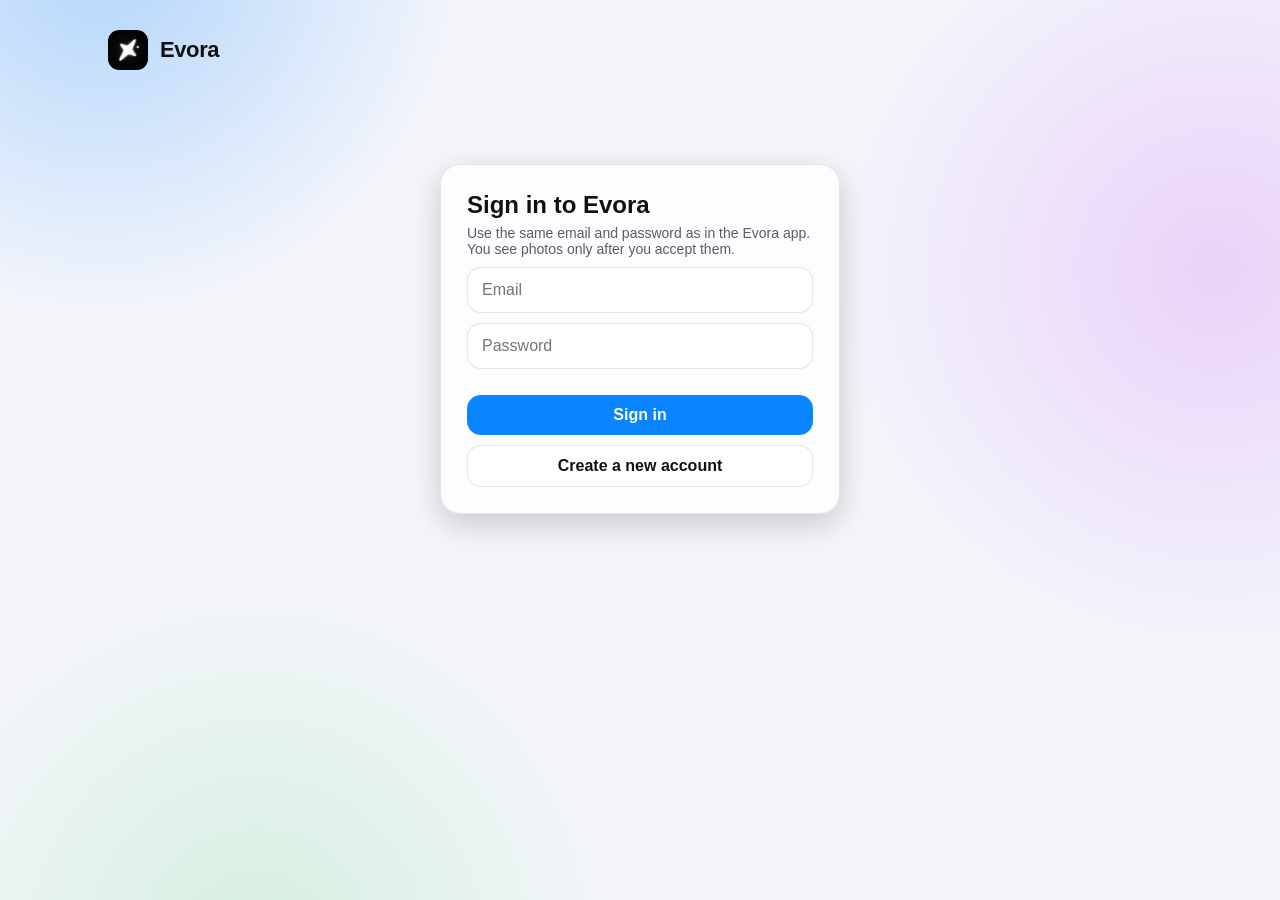
==== index.html @ e680d2f9 "Add files via upload" ====
<!doctype html>
<html lang="en">
<head>
<meta charset="utf-8">
<meta name="viewport" content="width=device-width, initial-scale=1">
<title>Evora</title>
<link rel="icon" href="[data-uri]">
<style>
  :root { --bg:#050507; --ink:#f5f5f7; --dim:#a1a1aa; --card:rgba(255,255,255,.07); --line:rgba(255,255,255,.14); --accent:#0a84ff; --green:#30d158; --red:#ff453a; }
  @media (prefers-color-scheme: light) {
    :root { --bg:#f4f5fa; --ink:#111114; --dim:#5b5b66; --card:rgba(255,255,255,.75); --line:rgba(0,0,0,.1); }
  }
  * { box-sizing: border-box; }
  body { margin:0; min-height:100vh; color:var(--ink); background:var(--bg);
    font-family: Inter, -apple-system, "Segoe UI", Roboto, Helvetica, Arial, sans-serif;
    background-image: radial-gradient(520px 520px at 8% -5%, rgba(10,132,255,.28), transparent 70%),
                      radial-gradient(560px 560px at 95% 30%, rgba(191,90,242,.22), transparent 70%),
                      radial-gradient(520px 520px at 20% 105%, rgba(48,209,88,.16), transparent 70%);
    background-attachment: fixed; }
  .wrap { max-width: 1100px; margin: 0 auto; padding: 20px 18px 80px; }
  header { display:flex; align-items:center; gap:12px; padding:10px 0 22px; }
  header img { width:40px; height:40px; border-radius:11px; }
  header h1 { margin:0; font-size:22px; letter-spacing:-.4px; flex:1; }
  .glass { background:var(--card); border:1px solid var(--line); border-radius:20px;
    backdrop-filter: blur(18px); -webkit-backdrop-filter: blur(18px); box-shadow: 0 10px 30px rgba(0,0,0,.18); }
  .btn { appearance:none; border:0; border-radius:14px; padding:11px 18px; font:inherit; font-weight:600; cursor:pointer;
    background:var(--accent); color:#fff; }
  .btn.ghost { background:var(--card); color:var(--ink); border:1px solid var(--line); }
  .btn.red { background:var(--red); } .btn.green { background:var(--green); color:#04210d; }
  .btn:disabled { opacity:.5; cursor:default; }
  input { width:100%; padding:13px 14px; border-radius:14px; border:1px solid var(--line); background:var(--card); color:var(--ink); font:inherit; margin-top:10px; }
  .login { max-width:400px; margin:8vh auto 0; padding:26px; }
  .login h2 { margin:0 0 6px; font-size:24px; }
  .dim { color:var(--dim); font-size:14px; }
  .err { color:var(--red); margin-top:10px; font-size:14px; }
  .tabs { display:inline-flex; padding:4px; gap:4px; border-radius:16px; margin-bottom:22px; }
  .tabs button { border:0; background:transparent; color:var(--ink); padding:9px 16px; border-radius:12px; font:inherit; font-weight:600; cursor:pointer; }
  .tabs button.on { background:var(--accent); color:#fff; }
  .badge { background:var(--red); color:#fff; border-radius:10px; padding:1px 7px; font-size:12px; margin-left:6px; }
  .sender { margin:26px 0 12px; display:flex; align-items:center; gap:10px; font-weight:700; }
  .av { width:34px; height:34px; border-radius:50%; display:grid; place-items:center; color:#fff; font-weight:700;
    background:linear-gradient(135deg,#0a84ff,#5e5ce6); }
  .grid { display:grid; grid-template-columns:repeat(auto-fill,minmax(240px,1fr)); gap:16px; }
  .card { padding:16px; cursor:pointer; transition: transform .15s; }
  .card:hover { transform: translateY(-2px); }
  .card h3 { margin:0 0 4px; font-size:17px; }
  .row { display:flex; gap:10px; align-items:center; flex-wrap:wrap; }
  .pill { font-size:12px; padding:3px 9px; border-radius:20px; border:1px solid var(--line); color:var(--dim); }
  .pill.ok { color:var(--green); border-color:var(--green); }
  .photos { display:grid; grid-template-columns:repeat(auto-fill,minmax(170px,1fr)); gap:10px; margin-top:16px; }
  .ph { position:relative; aspect-ratio:1; border-radius:14px; overflow:hidden; background:rgba(128,128,128,.18); cursor:zoom-in; }
  .ph img { width:100%; height:100%; object-fit:cover; display:block; opacity:0; transition:opacity .25s; }
  .ph img.in { opacity:1; }
  .ph .dl { position:absolute; right:8px; bottom:8px; width:34px; height:34px; border-radius:50%; border:0; cursor:pointer;
    background:rgba(0,0,0,.6); color:#fff; font-size:16px; }
  .empty { text-align:center; padding:60px 10px; color:var(--dim); }
  #lb { position:fixed; inset:0; background:rgba(0,0,0,.94); display:none; z-index:20; align-items:center; justify-content:center; }
  #lb.on { display:flex; }
  #lb img { max-width:94vw; max-height:86vh; border-radius:8px; }
  #lb .bar { position:absolute; top:0; left:0; right:0; display:flex; gap:10px; align-items:center; padding:14px; color:#fff; }
  #lb .nav { position:absolute; top:50%; transform:translateY(-50%); width:46px; height:46px; border-radius:50%; border:0; background:rgba(255,255,255,.16); color:#fff; font-size:22px; cursor:pointer; }
  #toast { position:fixed; left:50%; bottom:26px; transform:translateX(-50%); background:#111; color:#fff; padding:12px 18px; border-radius:14px; display:none; z-index:30; }
</style>
</head>
<body>
<div class="wrap" id="app"></div>
<div id="lb">
  <div class="bar"><button class="btn ghost" id="lbClose">Close</button><span id="lbCount" style="flex:1"></span><button class="btn" id="lbDl">Download</button></div>
  <button class="nav" id="lbPrev" style="left:16px">&#8249;</button>
  <img id="lbImg" alt="">
  <button class="nav" id="lbNext" style="right:16px">&#8250;</button>
</div>
<div id="toast"></div>

<script>
const SB = 'https://qixnxntmaeeeyetwsgdy.supabase.co', KEY = 'eyJhbGciOiJIUzI1NiIsInR5cCI6IkpXVCJ9.eyJpc3MiOiJzdXBhYmFzZSIsInJlZiI6InFpeG54bnRtYWVlZXlldHdzZ2R5Iiwicm9sZSI6ImFub24iLCJpYXQiOjE3OTMyNzE0ODEsImV4cCI6MjEwODg0NzQ4MX0.FIAPEiucXRikt9PdNtgUc5wCO1TMaCaUTkUfaKbHCeg';
const LOGO = document.querySelector('link[rel=icon]').href;
const $ = (s) => document.querySelector(s);

function el(tag, props, ...kids) {
  const e = document.createElement(tag);
  for (const [k, v] of Object.entries(props || {})) {
    if (k === 'class') e.className = v;
    else if (k === 'text') e.textContent = v;
    else if (k.startsWith('on')) e.addEventListener(k.slice(2), v);
    else e.setAttribute(k, v);
  }
  for (const c of kids.flat()) if (c != null) e.append(c.nodeType ? c : document.createTextNode(c));
  return e;
}
function toast(msg) { const t = $('#toast'); t.textContent = msg; t.style.display = 'block'; clearTimeout(toast.t); toast.t = setTimeout(() => t.style.display = 'none', 3200); }
const nameOf = (email) => { const u = (email || '').split('@')[0] || '?'; return u.charAt(0).toUpperCase() + u.slice(1); };
const safe = (s) => (s || 'photos').replace(/[^\w\- ]+/g, '_');

// ---------- session ----------
let session = JSON.parse(localStorage.getItem('evora_session') || 'null');
function save(s) { session = s; s ? localStorage.setItem('evora_session', JSON.stringify(s)) : localStorage.removeItem('evora_session'); }
async function auth(path, body) {
  const r = await fetch(SB + '/auth/v1/' + path, { method: 'POST', headers: { apikey: KEY, 'Content-Type': 'application/json' }, body: JSON.stringify(body) });
  const j = await r.json().catch(() => ({}));
  if (!r.ok) throw new Error(j.msg || j.error_description || j.message || 'Error ' + r.status);
  return j;
}
function setSession(j) {
  if (!j.access_token) throw new Error('Account created. Confirm your email, then sign in.');
  save({ access: j.access_token, refresh: j.refresh_token, email: (j.user.email || '').toLowerCase(), uid: j.user.id });
}
async function refresh() {
  if (!session) return false;
  try { setSession(await auth('token?grant_type=refresh_token', { refresh_token: session.refresh })); return true; }
  catch (e) { save(null); return false; }
}
async function api(path, opts = {}, retry = true) {
  const r = await fetch(SB + path, { ...opts, headers: { apikey: KEY, Authorization: 'Bearer ' + session.access, ...(opts.headers || {}) } });
  if (r.status === 401 && retry && await refresh()) return api(path, opts, false);
  if (r.status === 401) { save(null); render(); throw new Error('Signed out'); }
  return r;
}

// ---------- data ----------
let shares = [], tab = 'shared', album = null, loading = false;
const incoming = () => shares.filter((s) => s.owner_id !== session.uid);
async function loadShares() {
  loading = true; render();
  try {
    const r = await api('/rest/v1/shares?select=*&order=created_at.desc');
    if (!r.ok) throw new Error((await r.json()).message || 'Could not load shares');
    shares = await r.json();
  } catch (e) { toast(e.message); }
  loading = false; render();
}
async function respond(id, accept) {
  const r = await api('/rest/v1/rpc/respond_share', { method: 'POST', headers: { 'Content-Type': 'application/json' }, body: JSON.stringify({ p_share_id: id, p_accept: accept }) });
  if (!r.ok) toast((await r.json()).message || 'Could not answer'); else toast(accept ? 'Accepted. You can now view the photos.' : 'Declined.');
  await loadShares();
}

// ---------- photos ----------
const blobCache = new Map();
const thumbOf = (p) => p.replace(/\/(\d+)\.jpg$/, '/t$1.jpg');
function fetchBlobUrl(path) {
  if (!blobCache.has(path)) {
    blobCache.set(path, (async () => {
      const r = await api('/storage/v1/object/authenticated/shared/' + path);
      if (!r.ok) throw new Error('missing');
      return URL.createObjectURL(await r.blob());
    })());
  }
  return blobCache.get(path);
}
async function thumbUrl(path) { try { return await fetchBlobUrl(thumbOf(path)); } catch (e) { return fetchBlobUrl(path); } }
async function saveFile(path, name) {
  const r = await api('/storage/v1/object/authenticated/shared/' + path);
  if (!r.ok) { toast('Could not download'); return; }
  const url = URL.createObjectURL(await r.blob());
  const a = el('a', { href: url, download: name }); document.body.append(a); a.click(); a.remove();
  setTimeout(() => URL.revokeObjectURL(url), 4000);
}
function loadScript(src) { return new Promise((res, rej) => { const s = document.createElement('script'); s.src = src; s.onload = res; s.onerror = rej; document.head.append(s); }); }
async function downloadAll(btn) {
  const { share, paths } = album;
  const old = btn.textContent; btn.disabled = true;
  try {
    if (!window.JSZip) await loadScript('https://cdnjs.cloudflare.com/ajax/libs/jszip/3.10.1/jszip.min.js');
    const zip = new JSZip();
    for (let i = 0; i < paths.length; i++) {
      btn.textContent = 'Preparing ' + (i + 1) + ' / ' + paths.length;
      const r = await api('/storage/v1/object/authenticated/shared/' + paths[i]);
      if (r.ok) zip.file(safe(share.title) + '-' + (i + 1) + '.jpg', await r.blob());
    }
    btn.textContent = 'Creating ZIP...';
    const blob = await zip.generateAsync({ type: 'blob', compression: 'STORE' });
    const url = URL.createObjectURL(blob);
    const a = el('a', { href: url, download: safe(share.title) + '.zip' }); document.body.append(a); a.click(); a.remove();
    setTimeout(() => URL.revokeObjectURL(url), 8000);
  } catch (e) { toast('Could not create the ZIP. Try downloading single photos.'); }
  btn.textContent = old; btn.disabled = false;
}

// ---------- lightbox ----------
let lbIndex = 0;
async function openLb(i) {
  lbIndex = (i + album.paths.length) % album.paths.length;
  $('#lb').classList.add('on');
  $('#lbCount').textContent = (lbIndex + 1) + ' / ' + album.paths.length;
  $('#lbDl').style.display = album.share.allow_download ? '' : 'none';
  const img = $('#lbImg'); img.removeAttribute('src');
  const idx = lbIndex;
  try { const u = await fetchBlobUrl(album.paths[idx]); if (idx === lbIndex) img.src = u; } catch (e) { toast('Could not open this photo'); }
}
$('#lbClose').onclick = () => $('#lb').classList.remove('on');
$('#lbPrev').onclick = () => openLb(lbIndex - 1);
$('#lbNext').onclick = () => openLb(lbIndex + 1);
$('#lbDl').onclick = () => saveFile(album.paths[lbIndex], safe(album.share.title) + '-' + (lbIndex + 1) + '.jpg');
document.addEventListener('keydown', (e) => {
  if (!$('#lb').classList.contains('on')) return;
  if (e.key === 'Escape') $('#lb').classList.remove('on');
  if (e.key === 'ArrowLeft') openLb(lbIndex - 1);
  if (e.key === 'ArrowRight') openLb(lbIndex + 1);
});

// ---------- views ----------
const app = $('#app');
function header() {
  return el('header', {},
    el('img', { src: LOGO, alt: '' }), el('h1', { text: 'Evora' }),
    session ? el('span', { class: 'dim', text: session.email }) : null,
    session ? el('button', { class: 'btn ghost', text: 'Refresh', onclick: loadShares }) : null,
    session ? el('button', { class: 'btn ghost', text: 'Sign out', onclick: () => { save(null); shares = []; album = null; render(); } }) : null);
}

function loginView() {
  let create = false;
  const email = el('input', { type: 'email', placeholder: 'Email', autocomplete: 'username' });
  const pass = el('input', { type: 'password', placeholder: 'Password', autocomplete: 'current-password' });
  const err = el('div', { class: 'err' });
  const go = el('button', { class: 'btn', text: 'Sign in', style: 'width:100%;margin-top:16px' });
  const sw = el('button', { class: 'btn ghost', text: 'Create a new account', style: 'width:100%;margin-top:10px' });
  async function submit() {
    err.textContent = ''; go.disabled = true;
    try {
      const body = { email: email.value.trim().toLowerCase(), password: pass.value };
      setSession(await auth(create ? 'signup' : 'token?grant_type=password', body));
      await loadShares();
    } catch (e) { err.textContent = e.message; }
    go.disabled = false;
  }
  go.onclick = submit;
  pass.addEventListener('keydown', (e) => { if (e.key === 'Enter') submit(); });
  sw.onclick = () => { create = !create; go.textContent = create ? 'Create account' : 'Sign in'; sw.textContent = create ? 'I already have an account' : 'Create a new account'; };
  return el('div', { class: 'glass login' },
    el('h2', { text: 'Sign in to Evora' }),
    el('div', { class: 'dim', text: 'Use the same email and password as in the Evora app. You see photos only after you accept them.' }),
    email, pass, err, go, sw);
}

function accessPill(s) { return el('span', { class: 'pill ' + (s.allow_download ? 'ok' : ''), text: s.allow_download ? 'Download allowed' : 'View only' }); }

function requestCard(s) {
  return el('div', { class: 'glass card', style: 'cursor:default' },
    el('div', { class: 'dim', text: nameOf(s.owner_email) + ' (' + s.owner_email + ') wants to share' }),
    el('h3', { text: s.title, style: 'margin-top:6px' }),
    el('div', { class: 'row', style: 'margin:8px 0 14px' }, el('span', { class: 'pill', text: s.item_count + ' photos' }), accessPill(s)),
    el('div', { class: 'row' },
      el('button', { class: 'btn green', text: 'Accept', onclick: () => respond(s.id, true) }),
      el('button', { class: 'btn ghost', text: 'Decline', onclick: () => respond(s.id, false) })));
}

function albumCard(s) {
  return el('div', { class: 'glass card', onclick: () => openAlbum(s) },
    el('h3', { text: s.title }),
    el('div', { class: 'dim', text: new Date(s.created_at).toLocaleString() }),
    el('div', { class: 'row', style: 'margin-top:10px' }, el('span', { class: 'pill', text: s.item_count + ' photos' }), accessPill(s)));
}

async function openAlbum(s) {
  album = { share: s, paths: null }; render();
  try {
    const r = await api('/rest/v1/share_items?share_id=eq.' + s.id + '&select=storage_path&order=position.asc');
    album.paths = r.ok ? (await r.json()).map((x) => x.storage_path) : [];
  } catch (e) { album.paths = []; }
  render();
}

function albumView() {
  const { share, paths } = album;
  const top = el('div', { class: 'row', style: 'margin-bottom:6px' },
    el('button', { class: 'btn ghost', text: 'Back', onclick: () => { album = null; render(); } }),
    el('h2', { text: share.title, style: 'margin:0 8px;flex:1' }));
  if (paths && paths.length && share.allow_download) {
    const b = el('button', { class: 'btn', text: 'Download all (ZIP)' });
    b.onclick = () => downloadAll(b); top.append(b);
  }
  const box = el('div', {}, top,
    el('div', { class: 'dim', text: 'From ' + nameOf(share.owner_email) + '. ' + (share.allow_download ? 'You can download these photos.' : 'View only: the sender did not allow downloads.') }));
  if (!paths) return box.append(el('div', { class: 'empty', text: 'Loading...' })), box;
  if (!paths.length) return box.append(el('div', { class: 'empty', text: 'This album is no longer available.' })), box;
  const grid = el('div', { class: 'photos' });
  const io = new IntersectionObserver((entries) => {
    for (const en of entries) {
      if (!en.isIntersecting) continue;
      io.unobserve(en.target);
      const img = en.target.querySelector('img');
      thumbUrl(en.target.dataset.path).then((u) => { img.src = u; img.onload = () => img.classList.add('in'); }).catch(() => {});
    }
  }, { rootMargin: '300px' });
  paths.forEach((p, i) => {
    const t = el('div', { class: 'ph', 'data-path': p, onclick: () => openLb(i) }, el('img', { alt: '' }));
    if (share.allow_download) t.append(el('button', { class: 'dl', title: 'Download', text: '\u2193', onclick: (e) => { e.stopPropagation(); saveFile(p, safe(share.title) + '-' + (i + 1) + '.jpg'); } }));
    grid.append(t); io.observe(t);
  });
  box.append(grid);
  return box;
}

function listView() {
  const reqs = incoming().filter((s) => s.status === 'pending');
  const acc = incoming().filter((s) => s.status === 'accepted');
  const tabs = el('div', { class: 'glass tabs' },
    el('button', { class: tab === 'shared' ? 'on' : '', text: 'Shared with me', onclick: () => { tab = 'shared'; render(); } }),
    el('button', { class: tab === 'req' ? 'on' : '', onclick: () => { tab = 'req'; render(); } }, 'Requests', reqs.length ? el('span', { class: 'badge', text: reqs.length }) : null));
  const box = el('div', {}, tabs);
  if (loading && !shares.length) return box.append(el('div', { class: 'empty', text: 'Loading...' })), box;
  if (tab === 'req') {
    if (!reqs.length) box.append(el('div', { class: 'empty', text: 'No requests right now.' }));
    else box.append(el('div', { class: 'grid' }, reqs.map(requestCard)));
    return box;
  }
  if (!acc.length) { box.append(el('div', { class: 'empty', text: 'Albums you accept appear here. Check Requests for new ones.' })); return box; }
  const bySender = new Map();
  for (const s of acc) { if (!bySender.has(s.owner_email)) bySender.set(s.owner_email, []); bySender.get(s.owner_email).push(s); }
  for (const [mail, list] of bySender) {
    box.append(el('div', { class: 'sender' }, el('div', { class: 'av', text: nameOf(mail).charAt(0) }), nameOf(mail), el('span', { class: 'dim', text: mail })));
    box.append(el('div', { class: 'grid' }, list.map(albumCard)));
  }
  return box;
}

function render() {
  app.replaceChildren(header(), !session ? loginView() : album ? albumView() : listView());
}

render();
if (session) loadShares();
</script>
</body>
</html>
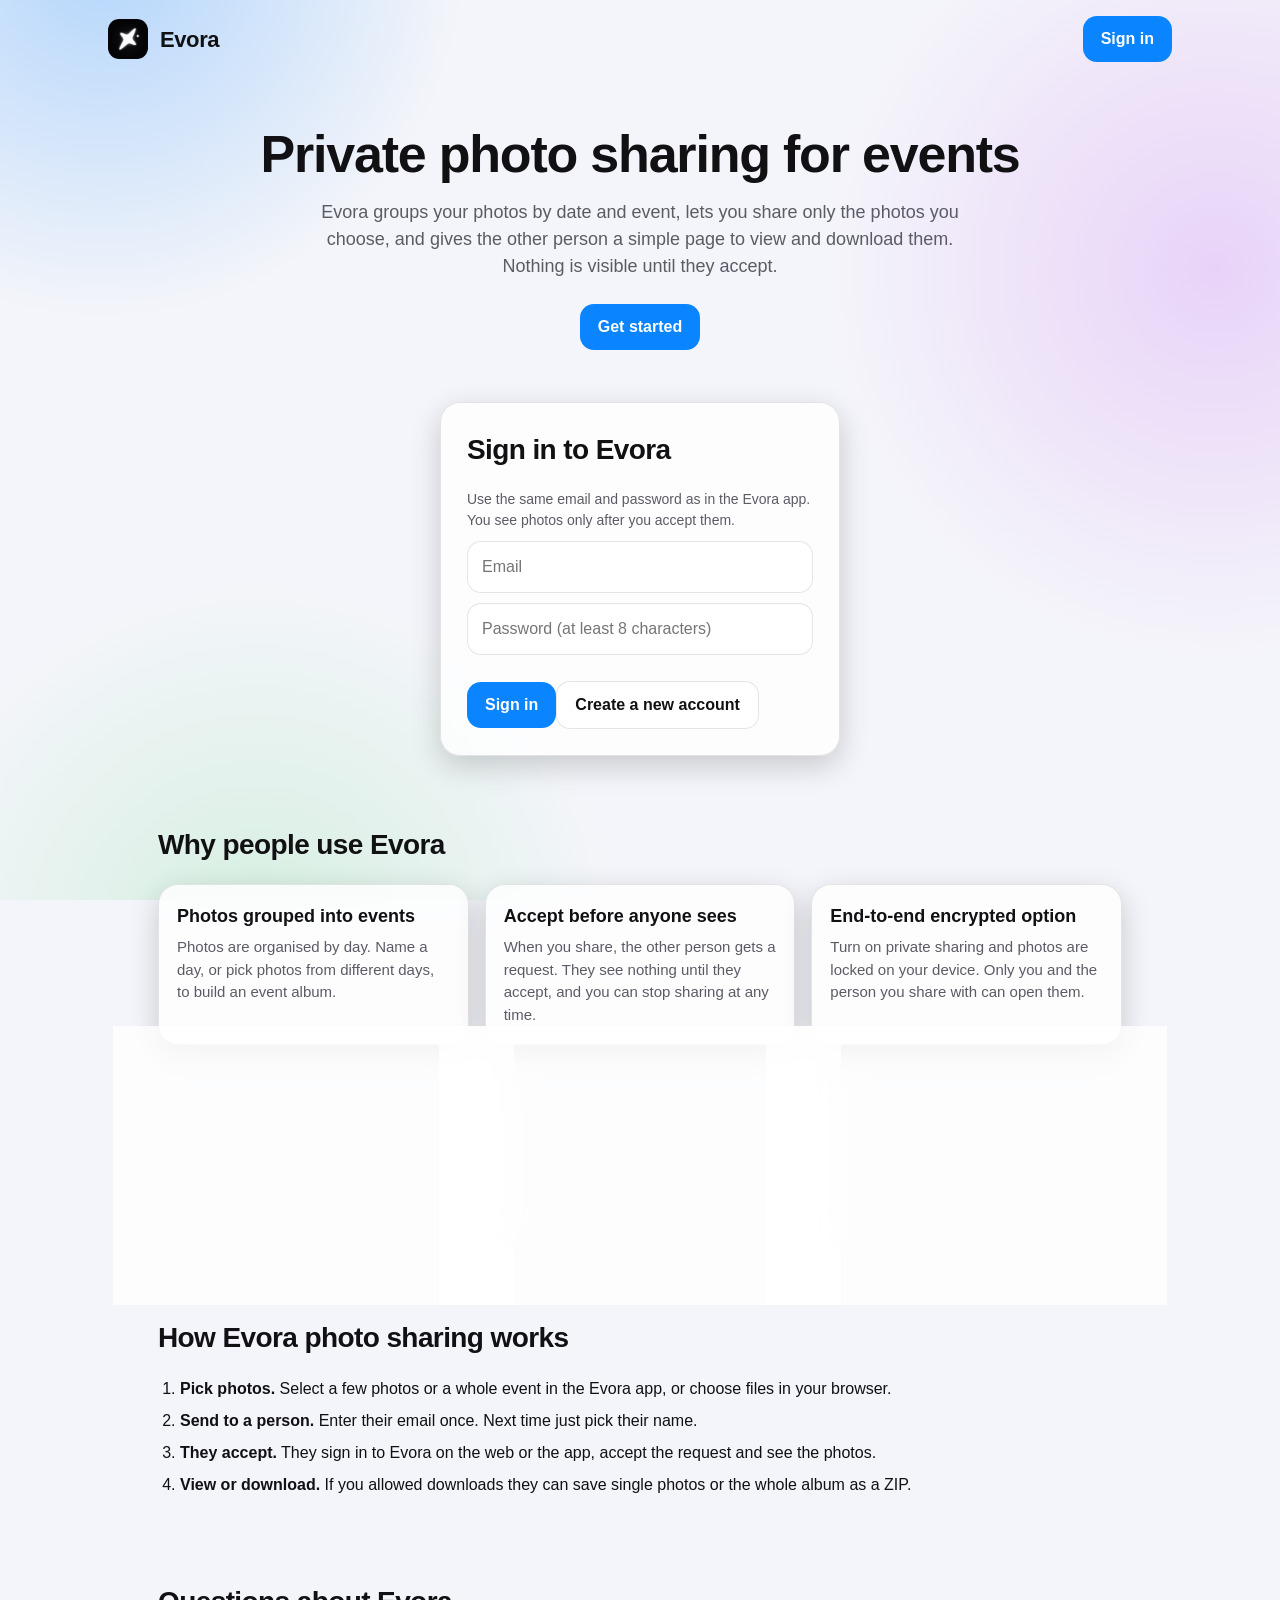
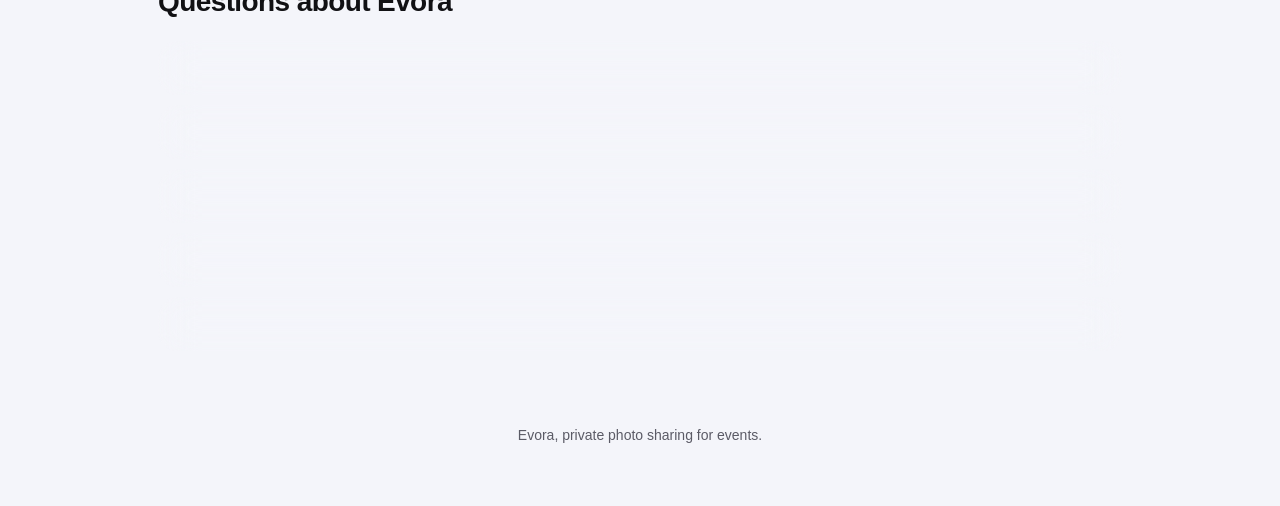
==== commit f07b4e7e: "Add files via upload" ====
--- a/index.html
+++ b/index.html
@@ -3,325 +3,124 @@
 <head>
 <meta charset="utf-8">
 <meta name="viewport" content="width=device-width, initial-scale=1">
-<title>Evora</title>
-<link rel="icon" href="[data-uri]">
-<style>
-  :root { --bg:#050507; --ink:#f5f5f7; --dim:#a1a1aa; --card:rgba(255,255,255,.07); --line:rgba(255,255,255,.14); --accent:#0a84ff; --green:#30d158; --red:#ff453a; }
-  @media (prefers-color-scheme: light) {
-    :root { --bg:#f4f5fa; --ink:#111114; --dim:#5b5b66; --card:rgba(255,255,255,.75); --line:rgba(0,0,0,.1); }
-  }
-  * { box-sizing: border-box; }
-  body { margin:0; min-height:100vh; color:var(--ink); background:var(--bg);
-    font-family: Inter, -apple-system, "Segoe UI", Roboto, Helvetica, Arial, sans-serif;
-    background-image: radial-gradient(520px 520px at 8% -5%, rgba(10,132,255,.28), transparent 70%),
-                      radial-gradient(560px 560px at 95% 30%, rgba(191,90,242,.22), transparent 70%),
-                      radial-gradient(520px 520px at 20% 105%, rgba(48,209,88,.16), transparent 70%);
-    background-attachment: fixed; }
-  .wrap { max-width: 1100px; margin: 0 auto; padding: 20px 18px 80px; }
-  header { display:flex; align-items:center; gap:12px; padding:10px 0 22px; }
-  header img { width:40px; height:40px; border-radius:11px; }
-  header h1 { margin:0; font-size:22px; letter-spacing:-.4px; flex:1; }
-  .glass { background:var(--card); border:1px solid var(--line); border-radius:20px;
-    backdrop-filter: blur(18px); -webkit-backdrop-filter: blur(18px); box-shadow: 0 10px 30px rgba(0,0,0,.18); }
-  .btn { appearance:none; border:0; border-radius:14px; padding:11px 18px; font:inherit; font-weight:600; cursor:pointer;
-    background:var(--accent); color:#fff; }
-  .btn.ghost { background:var(--card); color:var(--ink); border:1px solid var(--line); }
-  .btn.red { background:var(--red); } .btn.green { background:var(--green); color:#04210d; }
-  .btn:disabled { opacity:.5; cursor:default; }
-  input { width:100%; padding:13px 14px; border-radius:14px; border:1px solid var(--line); background:var(--card); color:var(--ink); font:inherit; margin-top:10px; }
-  .login { max-width:400px; margin:8vh auto 0; padding:26px; }
-  .login h2 { margin:0 0 6px; font-size:24px; }
-  .dim { color:var(--dim); font-size:14px; }
-  .err { color:var(--red); margin-top:10px; font-size:14px; }
-  .tabs { display:inline-flex; padding:4px; gap:4px; border-radius:16px; margin-bottom:22px; }
-  .tabs button { border:0; background:transparent; color:var(--ink); padding:9px 16px; border-radius:12px; font:inherit; font-weight:600; cursor:pointer; }
-  .tabs button.on { background:var(--accent); color:#fff; }
-  .badge { background:var(--red); color:#fff; border-radius:10px; padding:1px 7px; font-size:12px; margin-left:6px; }
-  .sender { margin:26px 0 12px; display:flex; align-items:center; gap:10px; font-weight:700; }
-  .av { width:34px; height:34px; border-radius:50%; display:grid; place-items:center; color:#fff; font-weight:700;
-    background:linear-gradient(135deg,#0a84ff,#5e5ce6); }
-  .grid { display:grid; grid-template-columns:repeat(auto-fill,minmax(240px,1fr)); gap:16px; }
-  .card { padding:16px; cursor:pointer; transition: transform .15s; }
-  .card:hover { transform: translateY(-2px); }
-  .card h3 { margin:0 0 4px; font-size:17px; }
-  .row { display:flex; gap:10px; align-items:center; flex-wrap:wrap; }
-  .pill { font-size:12px; padding:3px 9px; border-radius:20px; border:1px solid var(--line); color:var(--dim); }
-  .pill.ok { color:var(--green); border-color:var(--green); }
-  .photos { display:grid; grid-template-columns:repeat(auto-fill,minmax(170px,1fr)); gap:10px; margin-top:16px; }
-  .ph { position:relative; aspect-ratio:1; border-radius:14px; overflow:hidden; background:rgba(128,128,128,.18); cursor:zoom-in; }
-  .ph img { width:100%; height:100%; object-fit:cover; display:block; opacity:0; transition:opacity .25s; }
-  .ph img.in { opacity:1; }
-  .ph .dl { position:absolute; right:8px; bottom:8px; width:34px; height:34px; border-radius:50%; border:0; cursor:pointer;
-    background:rgba(0,0,0,.6); color:#fff; font-size:16px; }
-  .empty { text-align:center; padding:60px 10px; color:var(--dim); }
-  #lb { position:fixed; inset:0; background:rgba(0,0,0,.94); display:none; z-index:20; align-items:center; justify-content:center; }
-  #lb.on { display:flex; }
-  #lb img { max-width:94vw; max-height:86vh; border-radius:8px; }
-  #lb .bar { position:absolute; top:0; left:0; right:0; display:flex; gap:10px; align-items:center; padding:14px; color:#fff; }
-  #lb .nav { position:absolute; top:50%; transform:translateY(-50%); width:46px; height:46px; border-radius:50%; border:0; background:rgba(255,255,255,.16); color:#fff; font-size:22px; cursor:pointer; }
-  #toast { position:fixed; left:50%; bottom:26px; transform:translateX(-50%); background:#111; color:#fff; padding:12px 18px; border-radius:14px; display:none; z-index:30; }
-</style>
+<title>Evora: Private Photo Sharing for Events (Web and Android)</title>
+<meta name="description" content="Evora is a private photo sharing app. Group photos into events, share only what you choose, and let people view or download them from any browser. End-to-end encrypted option.">
+<link rel="canonical" href="https://evora.netlify.app/">
+<meta name="robots" content="index, follow, max-image-preview:large">
+<meta name="theme-color" content="#050507">
+
+<!-- Google Search Console: paste your verification tag here, then remove the comment marks
+<meta name="google-site-verification" content="PASTE-YOUR-CODE-HERE">
+-->
+
+<meta property="og:type" content="website">
+<meta property="og:site_name" content="Evora">
+<meta property="og:title" content="Evora: Private Photo Sharing for Events">
+<meta property="og:description" content="Group photos into events and share only what you choose. View, download and send photos from your browser or your Android phone.">
+<meta property="og:url" content="https://evora.netlify.app/">
+<meta property="og:image" content="https://evora.netlify.app/og.png">
+<meta name="twitter:card" content="summary_large_image">
+<meta name="twitter:title" content="Evora: Private Photo Sharing for Events">
+<meta name="twitter:description" content="Group photos into events and share only what you choose. End-to-end encrypted option.">
+<meta name="twitter:image" content="https://evora.netlify.app/og.png">
+
+<link rel="icon" href="/favicon.ico" sizes="any">
+<link rel="icon" type="image/png" sizes="32x32" href="/favicon-32.png">
+<link rel="apple-touch-icon" href="/apple-touch-icon.png">
+<link rel="manifest" href="/site.webmanifest">
+<link rel="stylesheet" href="/style.css">
+
+<script type="application/ld+json">
+{
+  "@context": "https://schema.org",
+  "@graph": [
+    {
+      "@type": "WebSite",
+      "name": "Evora",
+      "alternateName": "Evora Photo Sharing",
+      "url": "https://evora.netlify.app/"
+    },
+    {
+      "@type": "SoftwareApplication",
+      "name": "Evora",
+      "applicationCategory": "MultimediaApplication",
+      "operatingSystem": "Web, Android",
+      "description": "Private photo sharing app: group photos into events, share selected photos, accept-first sharing and optional end-to-end encryption.",
+      "url": "https://evora.netlify.app/",
+      "image": "https://evora.netlify.app/og.png",
+      "offers": { "@type": "Offer", "price": "0", "priceCurrency": "USD" }
+    }
+  ]
+}
+</script>
 </head>
 <body>
-<div class="wrap" id="app"></div>
+
+<div id="landing">
+  <div class="top">
+    <img src="/icon-192.png" width="40" height="40" alt="Evora logo">
+    <span class="brand">Evora</span>
+    <a class="btn" href="#signin">Sign in</a>
+  </div>
+
+  <main>
+    <section class="hero">
+      <h1>Private photo sharing for events</h1>
+      <p>Evora groups your photos by date and event, lets you share only the photos you choose, and gives the other person a simple page to view and download them. Nothing is visible until they accept.</p>
+      <a class="btn" href="#signin">Get started</a>
+    </section>
+
+    <section class="block" id="signin" aria-label="Sign in">
+      <div id="loginSlot"></div>
+    </section>
+
+    <section class="block" aria-labelledby="why">
+      <h2 id="why">Why people use Evora</h2>
+      <div class="cards">
+        <div class="glass"><h3>Photos grouped into events</h3><p>Photos are organised by day. Name a day, or pick photos from different days, to build an event album.</p></div>
+        <div class="glass"><h3>Accept before anyone sees</h3><p>When you share, the other person gets a request. They see nothing until they accept, and you can stop sharing at any time.</p></div>
+        <div class="glass"><h3>End-to-end encrypted option</h3><p>Turn on private sharing and photos are locked on your device. Only you and the person you share with can open them.</p></div>
+        <div class="glass"><h3>View, download and send in a browser</h3><p>Sign in on any computer to view shared photos, download one photo or a whole ZIP when the sender allows it, and send photos too.</p></div>
+        <div class="glass"><h3>You choose: view only or download</h3><p>Every share has its own setting. View-only shares hide the save button and use a lower-quality copy.</p></div>
+        <div class="glass"><h3>Built for Android</h3><p>The Evora Android app reads your phone gallery, supports pinch zoom, swipe select and sends photos in batches.</p></div>
+      </div>
+    </section>
+
+    <section class="block" aria-labelledby="how">
+      <h2 id="how">How Evora photo sharing works</h2>
+      <ol class="steps">
+        <li><strong>Pick photos.</strong> Select a few photos or a whole event in the Evora app, or choose files in your browser.</li>
+        <li><strong>Send to a person.</strong> Enter their email once. Next time just pick their name.</li>
+        <li><strong>They accept.</strong> They sign in to Evora on the web or the app, accept the request and see the photos.</li>
+        <li><strong>View or download.</strong> If you allowed downloads they can save single photos or the whole album as a ZIP.</li>
+      </ol>
+    </section>
+
+    <section class="block" aria-labelledby="faq">
+      <h2 id="faq">Questions about Evora</h2>
+      <details class="glass"><summary>Is Evora free?</summary><p>Yes, Evora is free to use.</p></details>
+      <details class="glass"><summary>Are my photos private?</summary><p>Photos are shared only with the people you pick. They must accept first and you can stop sharing at any time, which deletes the shared copies. With end-to-end encryption on, only you and the receiver can open the photos, not even the server.</p></details>
+      <details class="glass"><summary>Can people download my photos?</summary><p>Only if you allow it for that share. Anyone who can see a photo on their screen could still capture it, so share view-only photos only with people you trust.</p></details>
+      <details class="glass"><summary>Does Evora work on iPhone?</summary><p>The Evora mobile app is for Android. The website works in any modern browser on a computer, iPhone or Android phone.</p></details>
+      <details class="glass"><summary>Do I need an account?</summary><p>Yes. Create a free account with your email so the right person receives the photos you share.</p></details>
+    </section>
+  </main>
+
+  <footer class="site">Evora, private photo sharing for events.</footer>
+</div>
+
+<div id="app" class="wrap" hidden></div>
+
 <div id="lb">
-  <div class="bar"><button class="btn ghost" id="lbClose">Close</button><span id="lbCount" style="flex:1"></span><button class="btn" id="lbDl">Download</button></div>
-  <button class="nav" id="lbPrev" style="left:16px">&#8249;</button>
+  <div class="bar"><button class="btn ghost" id="lbClose">Close</button><span id="lbCount" class="flex1"></span><button class="btn" id="lbDl">Download</button></div>
+  <button class="nav prev" id="lbPrev" aria-label="Previous">&#8249;</button>
   <img id="lbImg" alt="">
-  <button class="nav" id="lbNext" style="right:16px">&#8250;</button>
+  <button class="nav next" id="lbNext" aria-label="Next">&#8250;</button>
 </div>
-<div id="toast"></div>
+<div id="toast" role="status"></div>
+<noscript><p>Evora needs JavaScript to sign in and show your photos.</p></noscript>
 
-<script>
-const SB = 'https://qixnxntmaeeeyetwsgdy.supabase.co', KEY = 'eyJhbGciOiJIUzI1NiIsInR5cCI6IkpXVCJ9.eyJpc3MiOiJzdXBhYmFzZSIsInJlZiI6InFpeG54bnRtYWVlZXlldHdzZ2R5Iiwicm9sZSI6ImFub24iLCJpYXQiOjE3OTMyNzE0ODEsImV4cCI6MjEwODg0NzQ4MX0.FIAPEiucXRikt9PdNtgUc5wCO1TMaCaUTkUfaKbHCeg';
-const LOGO = document.querySelector('link[rel=icon]').href;
-const $ = (s) => document.querySelector(s);
-
-function el(tag, props, ...kids) {
-  const e = document.createElement(tag);
-  for (const [k, v] of Object.entries(props || {})) {
-    if (k === 'class') e.className = v;
-    else if (k === 'text') e.textContent = v;
-    else if (k.startsWith('on')) e.addEventListener(k.slice(2), v);
-    else e.setAttribute(k, v);
-  }
-  for (const c of kids.flat()) if (c != null) e.append(c.nodeType ? c : document.createTextNode(c));
-  return e;
-}
-function toast(msg) { const t = $('#toast'); t.textContent = msg; t.style.display = 'block'; clearTimeout(toast.t); toast.t = setTimeout(() => t.style.display = 'none', 3200); }
-const nameOf = (email) => { const u = (email || '').split('@')[0] || '?'; return u.charAt(0).toUpperCase() + u.slice(1); };
-const safe = (s) => (s || 'photos').replace(/[^\w\- ]+/g, '_');
-
-// ---------- session ----------
-let session = JSON.parse(localStorage.getItem('evora_session') || 'null');
-function save(s) { session = s; s ? localStorage.setItem('evora_session', JSON.stringify(s)) : localStorage.removeItem('evora_session'); }
-async function auth(path, body) {
-  const r = await fetch(SB + '/auth/v1/' + path, { method: 'POST', headers: { apikey: KEY, 'Content-Type': 'application/json' }, body: JSON.stringify(body) });
-  const j = await r.json().catch(() => ({}));
-  if (!r.ok) throw new Error(j.msg || j.error_description || j.message || 'Error ' + r.status);
-  return j;
-}
-function setSession(j) {
-  if (!j.access_token) throw new Error('Account created. Confirm your email, then sign in.');
-  save({ access: j.access_token, refresh: j.refresh_token, email: (j.user.email || '').toLowerCase(), uid: j.user.id });
-}
-async function refresh() {
-  if (!session) return false;
-  try { setSession(await auth('token?grant_type=refresh_token', { refresh_token: session.refresh })); return true; }
-  catch (e) { save(null); return false; }
-}
-async function api(path, opts = {}, retry = true) {
-  const r = await fetch(SB + path, { ...opts, headers: { apikey: KEY, Authorization: 'Bearer ' + session.access, ...(opts.headers || {}) } });
-  if (r.status === 401 && retry && await refresh()) return api(path, opts, false);
-  if (r.status === 401) { save(null); render(); throw new Error('Signed out'); }
-  return r;
-}
-
-// ---------- data ----------
-let shares = [], tab = 'shared', album = null, loading = false;
-const incoming = () => shares.filter((s) => s.owner_id !== session.uid);
-async function loadShares() {
-  loading = true; render();
-  try {
-    const r = await api('/rest/v1/shares?select=*&order=created_at.desc');
-    if (!r.ok) throw new Error((await r.json()).message || 'Could not load shares');
-    shares = await r.json();
-  } catch (e) { toast(e.message); }
-  loading = false; render();
-}
-async function respond(id, accept) {
-  const r = await api('/rest/v1/rpc/respond_share', { method: 'POST', headers: { 'Content-Type': 'application/json' }, body: JSON.stringify({ p_share_id: id, p_accept: accept }) });
-  if (!r.ok) toast((await r.json()).message || 'Could not answer'); else toast(accept ? 'Accepted. You can now view the photos.' : 'Declined.');
-  await loadShares();
-}
-
-// ---------- photos ----------
-const blobCache = new Map();
-const thumbOf = (p) => p.replace(/\/(\d+)\.jpg$/, '/t$1.jpg');
-function fetchBlobUrl(path) {
-  if (!blobCache.has(path)) {
-    blobCache.set(path, (async () => {
-      const r = await api('/storage/v1/object/authenticated/shared/' + path);
-      if (!r.ok) throw new Error('missing');
-      return URL.createObjectURL(await r.blob());
-    })());
-  }
-  return blobCache.get(path);
-}
-async function thumbUrl(path) { try { return await fetchBlobUrl(thumbOf(path)); } catch (e) { return fetchBlobUrl(path); } }
-async function saveFile(path, name) {
-  const r = await api('/storage/v1/object/authenticated/shared/' + path);
-  if (!r.ok) { toast('Could not download'); return; }
-  const url = URL.createObjectURL(await r.blob());
-  const a = el('a', { href: url, download: name }); document.body.append(a); a.click(); a.remove();
-  setTimeout(() => URL.revokeObjectURL(url), 4000);
-}
-function loadScript(src) { return new Promise((res, rej) => { const s = document.createElement('script'); s.src = src; s.onload = res; s.onerror = rej; document.head.append(s); }); }
-async function downloadAll(btn) {
-  const { share, paths } = album;
-  const old = btn.textContent; btn.disabled = true;
-  try {
-    if (!window.JSZip) await loadScript('https://cdnjs.cloudflare.com/ajax/libs/jszip/3.10.1/jszip.min.js');
-    const zip = new JSZip();
-    for (let i = 0; i < paths.length; i++) {
-      btn.textContent = 'Preparing ' + (i + 1) + ' / ' + paths.length;
-      const r = await api('/storage/v1/object/authenticated/shared/' + paths[i]);
-      if (r.ok) zip.file(safe(share.title) + '-' + (i + 1) + '.jpg', await r.blob());
-    }
-    btn.textContent = 'Creating ZIP...';
-    const blob = await zip.generateAsync({ type: 'blob', compression: 'STORE' });
-    const url = URL.createObjectURL(blob);
-    const a = el('a', { href: url, download: safe(share.title) + '.zip' }); document.body.append(a); a.click(); a.remove();
-    setTimeout(() => URL.revokeObjectURL(url), 8000);
-  } catch (e) { toast('Could not create the ZIP. Try downloading single photos.'); }
-  btn.textContent = old; btn.disabled = false;
-}
-
-// ---------- lightbox ----------
-let lbIndex = 0;
-async function openLb(i) {
-  lbIndex = (i + album.paths.length) % album.paths.length;
-  $('#lb').classList.add('on');
-  $('#lbCount').textContent = (lbIndex + 1) + ' / ' + album.paths.length;
-  $('#lbDl').style.display = album.share.allow_download ? '' : 'none';
-  const img = $('#lbImg'); img.removeAttribute('src');
-  const idx = lbIndex;
-  try { const u = await fetchBlobUrl(album.paths[idx]); if (idx === lbIndex) img.src = u; } catch (e) { toast('Could not open this photo'); }
-}
-$('#lbClose').onclick = () => $('#lb').classList.remove('on');
-$('#lbPrev').onclick = () => openLb(lbIndex - 1);
-$('#lbNext').onclick = () => openLb(lbIndex + 1);
-$('#lbDl').onclick = () => saveFile(album.paths[lbIndex], safe(album.share.title) + '-' + (lbIndex + 1) + '.jpg');
-document.addEventListener('keydown', (e) => {
-  if (!$('#lb').classList.contains('on')) return;
-  if (e.key === 'Escape') $('#lb').classList.remove('on');
-  if (e.key === 'ArrowLeft') openLb(lbIndex - 1);
-  if (e.key === 'ArrowRight') openLb(lbIndex + 1);
-});
-
-// ---------- views ----------
-const app = $('#app');
-function header() {
-  return el('header', {},
-    el('img', { src: LOGO, alt: '' }), el('h1', { text: 'Evora' }),
-    session ? el('span', { class: 'dim', text: session.email }) : null,
-    session ? el('button', { class: 'btn ghost', text: 'Refresh', onclick: loadShares }) : null,
-    session ? el('button', { class: 'btn ghost', text: 'Sign out', onclick: () => { save(null); shares = []; album = null; render(); } }) : null);
-}
-
-function loginView() {
-  let create = false;
-  const email = el('input', { type: 'email', placeholder: 'Email', autocomplete: 'username' });
-  const pass = el('input', { type: 'password', placeholder: 'Password', autocomplete: 'current-password' });
-  const err = el('div', { class: 'err' });
-  const go = el('button', { class: 'btn', text: 'Sign in', style: 'width:100%;margin-top:16px' });
-  const sw = el('button', { class: 'btn ghost', text: 'Create a new account', style: 'width:100%;margin-top:10px' });
-  async function submit() {
-    err.textContent = ''; go.disabled = true;
-    try {
-      const body = { email: email.value.trim().toLowerCase(), password: pass.value };
-      setSession(await auth(create ? 'signup' : 'token?grant_type=password', body));
-      await loadShares();
-    } catch (e) { err.textContent = e.message; }
-    go.disabled = false;
-  }
-  go.onclick = submit;
-  pass.addEventListener('keydown', (e) => { if (e.key === 'Enter') submit(); });
-  sw.onclick = () => { create = !create; go.textContent = create ? 'Create account' : 'Sign in'; sw.textContent = create ? 'I already have an account' : 'Create a new account'; };
-  return el('div', { class: 'glass login' },
-    el('h2', { text: 'Sign in to Evora' }),
-    el('div', { class: 'dim', text: 'Use the same email and password as in the Evora app. You see photos only after you accept them.' }),
-    email, pass, err, go, sw);
-}
-
-function accessPill(s) { return el('span', { class: 'pill ' + (s.allow_download ? 'ok' : ''), text: s.allow_download ? 'Download allowed' : 'View only' }); }
-
-function requestCard(s) {
-  return el('div', { class: 'glass card', style: 'cursor:default' },
-    el('div', { class: 'dim', text: nameOf(s.owner_email) + ' (' + s.owner_email + ') wants to share' }),
-    el('h3', { text: s.title, style: 'margin-top:6px' }),
-    el('div', { class: 'row', style: 'margin:8px 0 14px' }, el('span', { class: 'pill', text: s.item_count + ' photos' }), accessPill(s)),
-    el('div', { class: 'row' },
-      el('button', { class: 'btn green', text: 'Accept', onclick: () => respond(s.id, true) }),
-      el('button', { class: 'btn ghost', text: 'Decline', onclick: () => respond(s.id, false) })));
-}
-
-function albumCard(s) {
-  return el('div', { class: 'glass card', onclick: () => openAlbum(s) },
-    el('h3', { text: s.title }),
-    el('div', { class: 'dim', text: new Date(s.created_at).toLocaleString() }),
-    el('div', { class: 'row', style: 'margin-top:10px' }, el('span', { class: 'pill', text: s.item_count + ' photos' }), accessPill(s)));
-}
-
-async function openAlbum(s) {
-  album = { share: s, paths: null }; render();
-  try {
-    const r = await api('/rest/v1/share_items?share_id=eq.' + s.id + '&select=storage_path&order=position.asc');
-    album.paths = r.ok ? (await r.json()).map((x) => x.storage_path) : [];
-  } catch (e) { album.paths = []; }
-  render();
-}
-
-function albumView() {
-  const { share, paths } = album;
-  const top = el('div', { class: 'row', style: 'margin-bottom:6px' },
-    el('button', { class: 'btn ghost', text: 'Back', onclick: () => { album = null; render(); } }),
-    el('h2', { text: share.title, style: 'margin:0 8px;flex:1' }));
-  if (paths && paths.length && share.allow_download) {
-    const b = el('button', { class: 'btn', text: 'Download all (ZIP)' });
-    b.onclick = () => downloadAll(b); top.append(b);
-  }
-  const box = el('div', {}, top,
-    el('div', { class: 'dim', text: 'From ' + nameOf(share.owner_email) + '. ' + (share.allow_download ? 'You can download these photos.' : 'View only: the sender did not allow downloads.') }));
-  if (!paths) return box.append(el('div', { class: 'empty', text: 'Loading...' })), box;
-  if (!paths.length) return box.append(el('div', { class: 'empty', text: 'This album is no longer available.' })), box;
-  const grid = el('div', { class: 'photos' });
-  const io = new IntersectionObserver((entries) => {
-    for (const en of entries) {
-      if (!en.isIntersecting) continue;
-      io.unobserve(en.target);
-      const img = en.target.querySelector('img');
-      thumbUrl(en.target.dataset.path).then((u) => { img.src = u; img.onload = () => img.classList.add('in'); }).catch(() => {});
-    }
-  }, { rootMargin: '300px' });
-  paths.forEach((p, i) => {
-    const t = el('div', { class: 'ph', 'data-path': p, onclick: () => openLb(i) }, el('img', { alt: '' }));
-    if (share.allow_download) t.append(el('button', { class: 'dl', title: 'Download', text: '\u2193', onclick: (e) => { e.stopPropagation(); saveFile(p, safe(share.title) + '-' + (i + 1) + '.jpg'); } }));
-    grid.append(t); io.observe(t);
-  });
-  box.append(grid);
-  return box;
-}
-
-function listView() {
-  const reqs = incoming().filter((s) => s.status === 'pending');
-  const acc = incoming().filter((s) => s.status === 'accepted');
-  const tabs = el('div', { class: 'glass tabs' },
-    el('button', { class: tab === 'shared' ? 'on' : '', text: 'Shared with me', onclick: () => { tab = 'shared'; render(); } }),
-    el('button', { class: tab === 'req' ? 'on' : '', onclick: () => { tab = 'req'; render(); } }, 'Requests', reqs.length ? el('span', { class: 'badge', text: reqs.length }) : null));
-  const box = el('div', {}, tabs);
-  if (loading && !shares.length) return box.append(el('div', { class: 'empty', text: 'Loading...' })), box;
-  if (tab === 'req') {
-    if (!reqs.length) box.append(el('div', { class: 'empty', text: 'No requests right now.' }));
-    else box.append(el('div', { class: 'grid' }, reqs.map(requestCard)));
-    return box;
-  }
-  if (!acc.length) { box.append(el('div', { class: 'empty', text: 'Albums you accept appear here. Check Requests for new ones.' })); return box; }
-  const bySender = new Map();
-  for (const s of acc) { if (!bySender.has(s.owner_email)) bySender.set(s.owner_email, []); bySender.get(s.owner_email).push(s); }
-  for (const [mail, list] of bySender) {
-    box.append(el('div', { class: 'sender' }, el('div', { class: 'av', text: nameOf(mail).charAt(0) }), nameOf(mail), el('span', { class: 'dim', text: mail })));
-    box.append(el('div', { class: 'grid' }, list.map(albumCard)));
-  }
-  return box;
-}
-
-function render() {
-  app.replaceChildren(header(), !session ? loginView() : album ? albumView() : listView());
-}
-
-render();
-if (session) loadShares();
-</script>
+<script src="/evora-crypto.js"></script>
+<script src="/app.js"></script>
 </body>
 </html>
--- a/style.css
+++ b/style.css
@@ -0,0 +1,90 @@
+:root { --bg:#050507; --ink:#f5f5f7; --dim:#a1a1aa; --card:rgba(255,255,255,.07); --line:rgba(255,255,255,.14); --accent:#0a84ff; --green:#30d158; --red:#ff453a; --orange:#ff9f0a; }
+@media (prefers-color-scheme: light) {
+  :root { --bg:#f4f5fa; --ink:#111114; --dim:#5b5b66; --card:rgba(255,255,255,.78); --line:rgba(0,0,0,.1); }
+}
+* { box-sizing: border-box; }
+[hidden] { display: none !important; }
+body { margin:0; min-height:100vh; color:var(--ink); background:var(--bg);
+  font-family: Inter, -apple-system, "Segoe UI", Roboto, Helvetica, Arial, sans-serif; line-height:1.5;
+  background-image: radial-gradient(520px 520px at 8% -5%, rgba(10,132,255,.28), transparent 70%),
+                    radial-gradient(560px 560px at 95% 30%, rgba(191,90,242,.22), transparent 70%),
+                    radial-gradient(520px 520px at 20% 105%, rgba(48,209,88,.16), transparent 70%);
+  background-attachment: fixed; }
+a { color: var(--accent); }
+.wrap { max-width: 1100px; margin: 0 auto; padding: 20px 18px 90px; }
+.glass { background:var(--card); border:1px solid var(--line); border-radius:20px;
+  backdrop-filter: blur(18px); -webkit-backdrop-filter: blur(18px); box-shadow: 0 10px 30px rgba(0,0,0,.18); }
+.btn { appearance:none; border:0; border-radius:14px; padding:11px 18px; font:inherit; font-weight:600; cursor:pointer;
+  background:var(--accent); color:#fff; text-decoration:none; display:inline-block; }
+.btn.ghost { background:var(--card); color:var(--ink); border:1px solid var(--line); }
+.btn.red { background:var(--red); } .btn.green { background:var(--green); color:#04210d; }
+.btn.small { padding:7px 12px; font-size:14px; }
+.btn:disabled { opacity:.5; cursor:default; }
+.row { display:flex; gap:10px; align-items:center; flex-wrap:wrap; }
+.mt { margin-top:16px; } .flex1 { flex:1; }
+.dim { color:var(--dim); font-size:14px; }
+.err { color:var(--red); margin-top:10px; font-size:14px; }
+input[type=text], input[type=email], input[type=password] { width:100%; padding:13px 14px; border-radius:14px; border:1px solid var(--line);
+  background:var(--card); color:var(--ink); font:inherit; margin-top:10px; }
+.hidden { display:none; }
+
+/* landing page */
+.top { max-width:1100px; margin:0 auto; display:flex; align-items:center; gap:12px; padding:16px 18px; }
+.top img { width:40px; height:40px; border-radius:11px; }
+.top .brand { font-size:22px; font-weight:700; letter-spacing:-.4px; flex:1; }
+.hero { max-width:820px; margin:0 auto; padding:48px 18px 18px; text-align:center; }
+.hero h1 { font-size:clamp(32px,6vw,52px); letter-spacing:-1.2px; line-height:1.1; margin:0 0 16px; }
+.hero p { font-size:18px; color:var(--dim); margin:0 auto 24px; max-width:640px; }
+section.block { max-width:1000px; margin:0 auto; padding:34px 18px; }
+section.block h2 { font-size:28px; letter-spacing:-.6px; margin:0 0 18px; }
+.cards { display:grid; grid-template-columns:repeat(auto-fit,minmax(230px,1fr)); gap:16px; }
+.cards .glass { padding:18px; } .cards h3 { margin:0 0 6px; font-size:18px; } .cards p { margin:0; color:var(--dim); font-size:15px; }
+ol.steps { padding-left:22px; } ol.steps li { margin:8px 0; }
+details.glass { padding:14px 18px; margin:10px 0; } details summary { cursor:pointer; font-weight:600; }
+details p { margin:10px 0 2px; color:var(--dim); }
+footer.site { text-align:center; padding:30px 18px 60px; color:var(--dim); font-size:14px; }
+.login { max-width:400px; margin:0 auto; padding:26px; }
+.login h2 { margin:0 0 6px; font-size:24px; }
+
+/* app */
+header.appbar { display:flex; align-items:center; gap:12px; padding:10px 0 22px; flex-wrap:wrap; }
+header.appbar img { width:40px; height:40px; border-radius:11px; }
+header.appbar h1 { margin:0; font-size:22px; letter-spacing:-.4px; flex:1; }
+.tabs { display:inline-flex; padding:4px; gap:4px; border-radius:16px; margin:12px 0 22px; flex-wrap:wrap; }
+.tabs button { border:0; background:transparent; color:var(--ink); padding:9px 16px; border-radius:12px; font:inherit; font-weight:600; cursor:pointer; }
+.tabs button.on { background:var(--accent); color:#fff; }
+.badge { background:var(--red); color:#fff; border-radius:10px; padding:1px 7px; font-size:12px; margin-left:6px; }
+.enc { padding:12px 16px; border-radius:16px; border:1px solid var(--line); background:var(--card); display:flex; gap:12px; align-items:center; justify-content:space-between; flex-wrap:wrap; font-size:14px; }
+.enc.ok { color:var(--green); justify-content:flex-start; }
+.sender { margin:26px 0 12px; display:flex; align-items:center; gap:10px; font-weight:700; }
+.av { width:34px; height:34px; border-radius:50%; display:grid; place-items:center; color:#fff; font-weight:700; background:linear-gradient(135deg,#0a84ff,#5e5ce6); }
+.grid { display:grid; grid-template-columns:repeat(auto-fill,minmax(250px,1fr)); gap:16px; }
+.card { padding:16px; } .card.click { cursor:pointer; transition:transform .15s; } .card.click:hover { transform:translateY(-2px); }
+.card h3 { margin:0 0 4px; font-size:17px; }
+.pill { font-size:12px; padding:3px 9px; border-radius:20px; border:1px solid var(--line); color:var(--dim); display:inline-block; }
+.pill.ok { color:var(--green); border-color:var(--green); } .pill.warn { color:var(--orange); border-color:var(--orange); } .pill.bad { color:var(--red); border-color:var(--red); }
+.photos { display:grid; grid-template-columns:repeat(auto-fill,minmax(170px,1fr)); gap:10px; margin-top:16px; }
+.ph { position:relative; aspect-ratio:1; border-radius:14px; overflow:hidden; background:rgba(128,128,128,.18); cursor:zoom-in; }
+.ph img { width:100%; height:100%; object-fit:cover; display:block; opacity:0; transition:opacity .25s; }
+.ph img.in { opacity:1; }
+.ph .dl { position:absolute; right:8px; bottom:8px; width:34px; height:34px; border-radius:50%; border:0; cursor:pointer; background:rgba(0,0,0,.6); color:#fff; font-size:16px; }
+.empty { text-align:center; padding:60px 10px; color:var(--dim); }
+.form { max-width:560px; padding:22px; }
+.form label.chk { display:flex; gap:10px; align-items:flex-start; margin-top:14px; cursor:pointer; }
+.form label.chk input { margin-top:4px; width:18px; height:18px; }
+.previews { display:flex; gap:6px; flex-wrap:wrap; margin-top:12px; }
+.previews img { width:56px; height:56px; object-fit:cover; border-radius:10px; }
+.progress { height:8px; border-radius:6px; background:var(--line); overflow:hidden; margin-top:14px; }
+.progress .bar { height:100%; width:0; background:var(--accent); transition:width .2s; }
+
+/* dialog, lightbox, toast */
+.modal { position:fixed; inset:0; background:rgba(0,0,0,.55); display:grid; place-items:center; z-index:40; padding:16px; }
+.modal-card { max-width:440px; width:100%; padding:24px; background:var(--bg); }
+.modal-card h2 { margin:0 0 8px; }
+#lb { position:fixed; inset:0; background:rgba(0,0,0,.94); display:none; z-index:20; align-items:center; justify-content:center; }
+#lb.on { display:flex; }
+#lb img { max-width:94vw; max-height:86vh; border-radius:8px; }
+#lb .bar { position:absolute; top:0; left:0; right:0; display:flex; gap:10px; align-items:center; padding:14px; color:#fff; }
+#lb .nav { position:absolute; top:50%; transform:translateY(-50%); width:46px; height:46px; border-radius:50%; border:0; background:rgba(255,255,255,.16); color:#fff; font-size:22px; cursor:pointer; }
+#lb .nav.prev { left:16px; } #lb .nav.next { right:16px; }
+#toast { position:fixed; left:50%; bottom:26px; transform:translateX(-50%); background:#111; color:#fff; padding:12px 18px; border-radius:14px; display:none; z-index:50; max-width:90vw; }
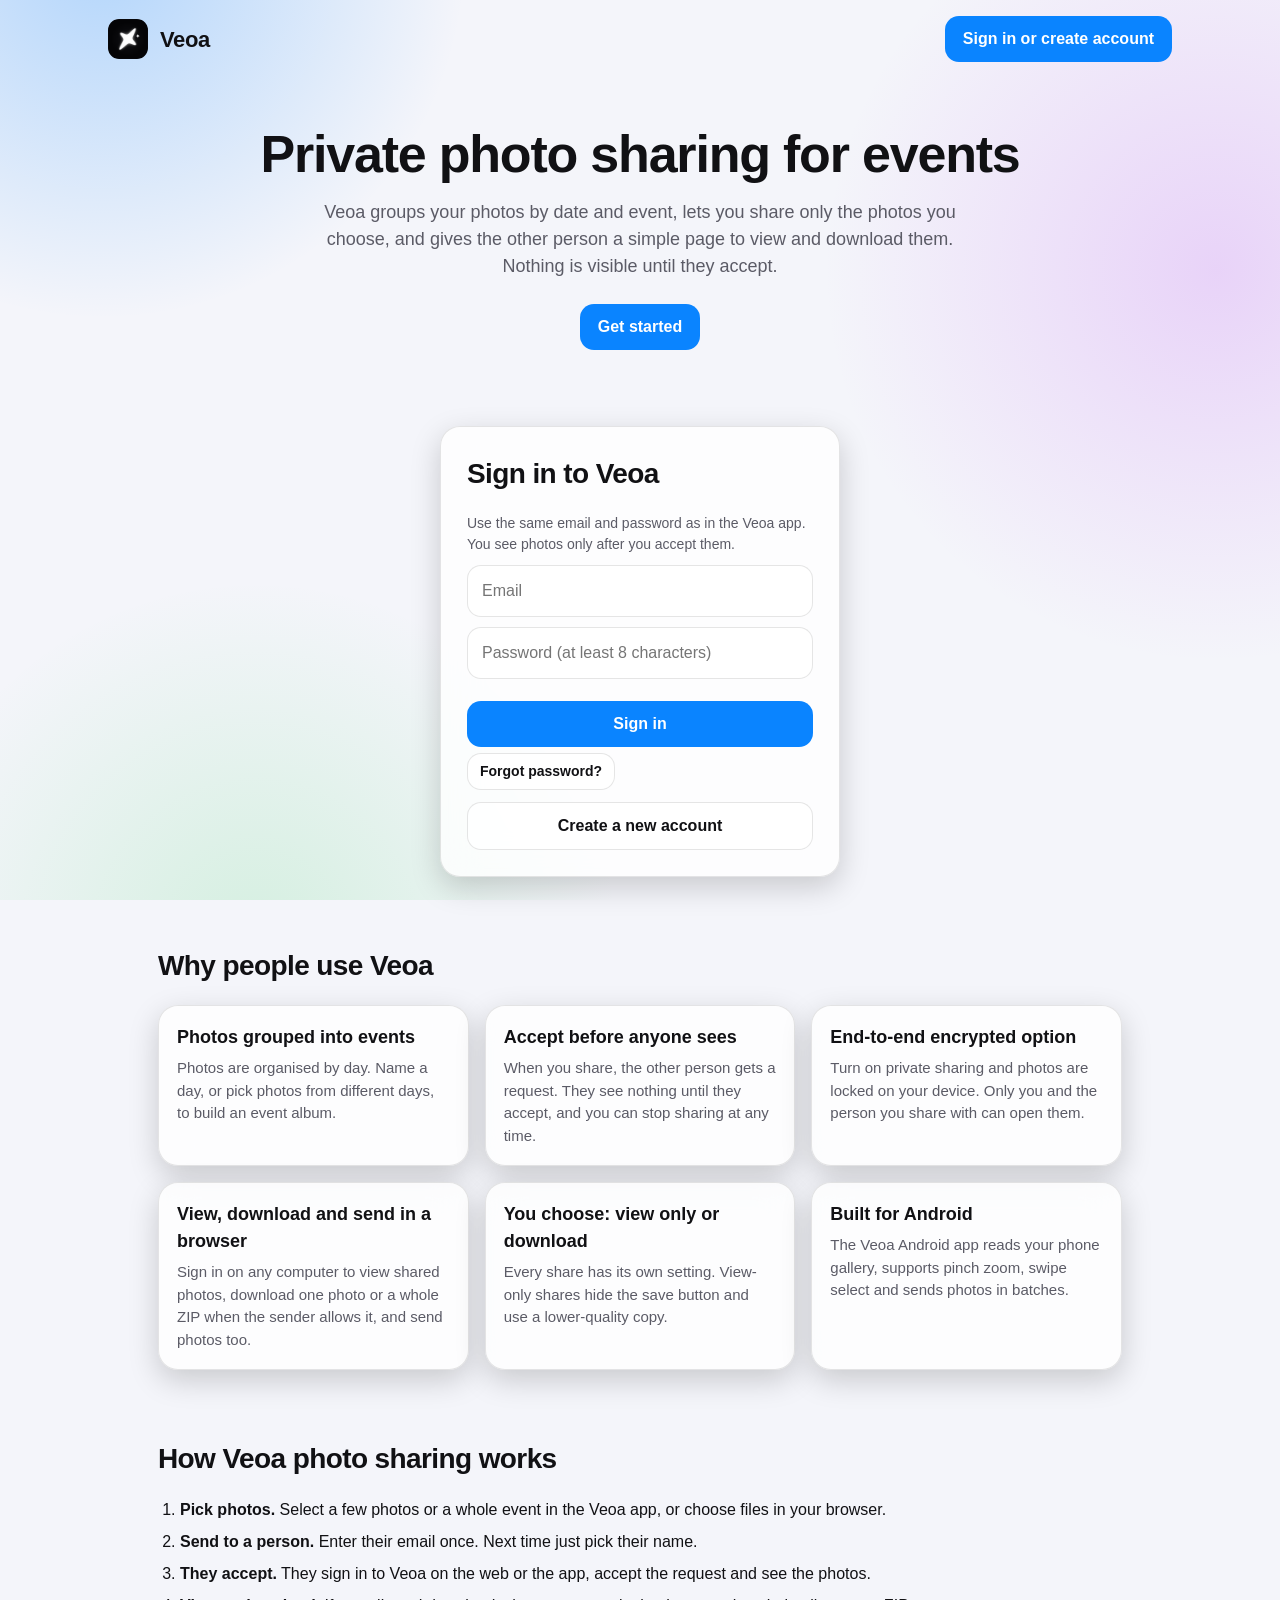
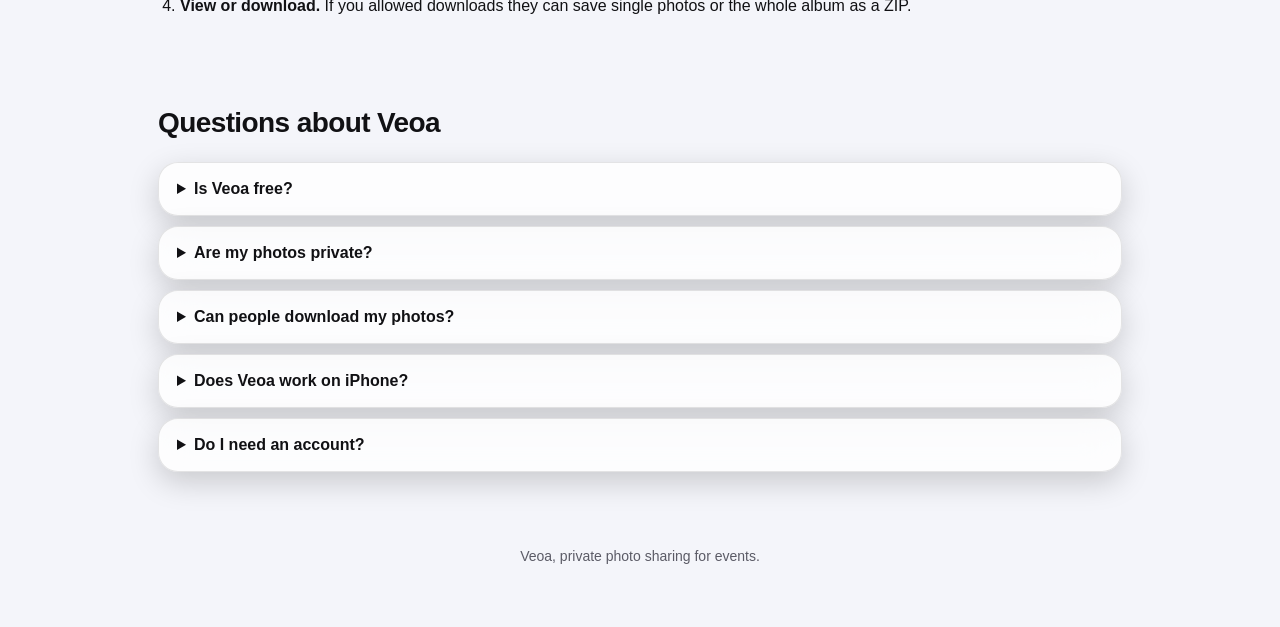
==== commit 899a8447: "Add files via upload" ====
--- a/index.html
+++ b/index.html
@@ -3,9 +3,11 @@
 <head>
 <meta charset="utf-8">
 <meta name="viewport" content="width=device-width, initial-scale=1">
-<title>Evora: Private Photo Sharing for Events (Web and Android)</title>
-<meta name="description" content="Evora is a private photo sharing app. Group photos into events, share only what you choose, and let people view or download them from any browser. End-to-end encrypted option.">
-<link rel="canonical" href="https://evora.netlify.app/">
+<meta http-equiv="Content-Security-Policy" content="default-src 'self'; script-src 'self'; style-src 'self' 'unsafe-inline'; img-src 'self' data: blob:; connect-src 'self' https://qixnxntmaeeeyetwsgdy.supabase.co; font-src 'self'; object-src 'none'; base-uri 'self'; form-action 'self'">
+<meta name="referrer" content="strict-origin-when-cross-origin">
+<title>Veoa: Private Photo Sharing for Events (Web and Android)</title>
+<meta name="description" content="Veoa is a private photo sharing app. Group photos into events, share only what you choose, and let people view or download them from any browser. End-to-end encrypted option.">
+<link rel="canonical" href="https://rajamari2026.github.io/veoa/">
 <meta name="robots" content="index, follow, max-image-preview:large">
 <meta name="theme-color" content="#050507">
 
@@ -14,21 +16,21 @@
 -->
 
 <meta property="og:type" content="website">
-<meta property="og:site_name" content="Evora">
-<meta property="og:title" content="Evora: Private Photo Sharing for Events">
+<meta property="og:site_name" content="Veoa">
+<meta property="og:title" content="Veoa: Private Photo Sharing for Events">
 <meta property="og:description" content="Group photos into events and share only what you choose. View, download and send photos from your browser or your Android phone.">
-<meta property="og:url" content="https://evora.netlify.app/">
-<meta property="og:image" content="https://evora.netlify.app/og.png">
+<meta property="og:url" content="https://rajamari2026.github.io/veoa/">
+<meta property="og:image" content="https://rajamari2026.github.io/veoa/og.png">
 <meta name="twitter:card" content="summary_large_image">
-<meta name="twitter:title" content="Evora: Private Photo Sharing for Events">
+<meta name="twitter:title" content="Veoa: Private Photo Sharing for Events">
 <meta name="twitter:description" content="Group photos into events and share only what you choose. End-to-end encrypted option.">
-<meta name="twitter:image" content="https://evora.netlify.app/og.png">
+<meta name="twitter:image" content="https://rajamari2026.github.io/veoa/og.png">
 
-<link rel="icon" href="/favicon.ico" sizes="any">
-<link rel="icon" type="image/png" sizes="32x32" href="/favicon-32.png">
-<link rel="apple-touch-icon" href="/apple-touch-icon.png">
-<link rel="manifest" href="/site.webmanifest">
-<link rel="stylesheet" href="/style.css">
+<link rel="icon" href="favicon.ico" sizes="any">
+<link rel="icon" type="image/png" sizes="32x32" href="favicon-32.png">
+<link rel="apple-touch-icon" href="apple-touch-icon.png">
+<link rel="manifest" href="site.webmanifest">
+<link rel="stylesheet" href="style.css">
 
 <script type="application/ld+json">
 {
@@ -36,18 +38,18 @@
   "@graph": [
     {
       "@type": "WebSite",
-      "name": "Evora",
-      "alternateName": "Evora Photo Sharing",
-      "url": "https://evora.netlify.app/"
+      "name": "Veoa",
+      "alternateName": "Veoa Photo Sharing",
+      "url": "https://rajamari2026.github.io/veoa/"
     },
     {
       "@type": "SoftwareApplication",
-      "name": "Evora",
+      "name": "Veoa",
       "applicationCategory": "MultimediaApplication",
       "operatingSystem": "Web, Android",
       "description": "Private photo sharing app: group photos into events, share selected photos, accept-first sharing and optional end-to-end encryption.",
-      "url": "https://evora.netlify.app/",
-      "image": "https://evora.netlify.app/og.png",
+      "url": "https://rajamari2026.github.io/veoa/",
+      "image": "https://rajamari2026.github.io/veoa/og.png",
       "offers": { "@type": "Offer", "price": "0", "priceCurrency": "USD" }
     }
   ]
@@ -58,16 +60,18 @@
 
 <div id="landing">
   <div class="top">
-    <img src="/icon-192.png" width="40" height="40" alt="Evora logo">
-    <span class="brand">Evora</span>
-    <a class="btn" href="#signin">Sign in</a>
+    <img src="icon-192.png" width="40" height="40" alt="Veoa logo">
+    <span class="brand">Veoa</span>
+    <a class="btn" href="#signin">Sign in or create account</a>
   </div>
 
   <main>
     <section class="hero">
       <h1>Private photo sharing for events</h1>
-      <p>Evora groups your photos by date and event, lets you share only the photos you choose, and gives the other person a simple page to view and download them. Nothing is visible until they accept.</p>
+      <p>Veoa groups your photos by date and event, lets you share only the photos you choose, and gives the other person a simple page to view and download them. Nothing is visible until they accept.</p>
       <a class="btn" href="#signin">Get started</a>
+      <p><a id="dl" class="btn ghost hidden" href="#">Download the Android app</a></p>
+      <p id="dlnote" class="dim"></p>
     </section>
 
     <section class="block" id="signin" aria-label="Sign in">
@@ -75,38 +79,38 @@
     </section>
 
     <section class="block" aria-labelledby="why">
-      <h2 id="why">Why people use Evora</h2>
+      <h2 id="why">Why people use Veoa</h2>
       <div class="cards">
         <div class="glass"><h3>Photos grouped into events</h3><p>Photos are organised by day. Name a day, or pick photos from different days, to build an event album.</p></div>
         <div class="glass"><h3>Accept before anyone sees</h3><p>When you share, the other person gets a request. They see nothing until they accept, and you can stop sharing at any time.</p></div>
         <div class="glass"><h3>End-to-end encrypted option</h3><p>Turn on private sharing and photos are locked on your device. Only you and the person you share with can open them.</p></div>
         <div class="glass"><h3>View, download and send in a browser</h3><p>Sign in on any computer to view shared photos, download one photo or a whole ZIP when the sender allows it, and send photos too.</p></div>
         <div class="glass"><h3>You choose: view only or download</h3><p>Every share has its own setting. View-only shares hide the save button and use a lower-quality copy.</p></div>
-        <div class="glass"><h3>Built for Android</h3><p>The Evora Android app reads your phone gallery, supports pinch zoom, swipe select and sends photos in batches.</p></div>
+        <div class="glass"><h3>Built for Android</h3><p>The Veoa Android app reads your phone gallery, supports pinch zoom, swipe select and sends photos in batches.</p></div>
       </div>
     </section>
 
     <section class="block" aria-labelledby="how">
-      <h2 id="how">How Evora photo sharing works</h2>
+      <h2 id="how">How Veoa photo sharing works</h2>
       <ol class="steps">
-        <li><strong>Pick photos.</strong> Select a few photos or a whole event in the Evora app, or choose files in your browser.</li>
+        <li><strong>Pick photos.</strong> Select a few photos or a whole event in the Veoa app, or choose files in your browser.</li>
         <li><strong>Send to a person.</strong> Enter their email once. Next time just pick their name.</li>
-        <li><strong>They accept.</strong> They sign in to Evora on the web or the app, accept the request and see the photos.</li>
+        <li><strong>They accept.</strong> They sign in to Veoa on the web or the app, accept the request and see the photos.</li>
         <li><strong>View or download.</strong> If you allowed downloads they can save single photos or the whole album as a ZIP.</li>
       </ol>
     </section>
 
     <section class="block" aria-labelledby="faq">
-      <h2 id="faq">Questions about Evora</h2>
-      <details class="glass"><summary>Is Evora free?</summary><p>Yes, Evora is free to use.</p></details>
+      <h2 id="faq">Questions about Veoa</h2>
+      <details class="glass"><summary>Is Veoa free?</summary><p>Yes, Veoa is free to use.</p></details>
       <details class="glass"><summary>Are my photos private?</summary><p>Photos are shared only with the people you pick. They must accept first and you can stop sharing at any time, which deletes the shared copies. With end-to-end encryption on, only you and the receiver can open the photos, not even the server.</p></details>
       <details class="glass"><summary>Can people download my photos?</summary><p>Only if you allow it for that share. Anyone who can see a photo on their screen could still capture it, so share view-only photos only with people you trust.</p></details>
-      <details class="glass"><summary>Does Evora work on iPhone?</summary><p>The Evora mobile app is for Android. The website works in any modern browser on a computer, iPhone or Android phone.</p></details>
+      <details class="glass"><summary>Does Veoa work on iPhone?</summary><p>The Veoa mobile app is for Android. The website works in any modern browser on a computer, iPhone or Android phone.</p></details>
       <details class="glass"><summary>Do I need an account?</summary><p>Yes. Create a free account with your email so the right person receives the photos you share.</p></details>
     </section>
   </main>
 
-  <footer class="site">Evora, private photo sharing for events.</footer>
+  <footer class="site">Veoa, private photo sharing for events.</footer>
 </div>
 
 <div id="app" class="wrap" hidden></div>
@@ -118,9 +122,10 @@
   <button class="nav next" id="lbNext" aria-label="Next">&#8250;</button>
 </div>
 <div id="toast" role="status"></div>
-<noscript><p>Evora needs JavaScript to sign in and show your photos.</p></noscript>
+<noscript><p>Veoa needs JavaScript to sign in and show your photos.</p></noscript>
 
-<script src="/evora-crypto.js"></script>
-<script src="/app.js"></script>
+<script src="evora-crypto.js"></script>
+<script src="jszip.min.js"></script>
+<script src="app.js"></script>
 </body>
 </html>
--- a/style.css
+++ b/style.css
@@ -88,3 +88,9 @@
 #lb .nav { position:absolute; top:50%; transform:translateY(-50%); width:46px; height:46px; border-radius:50%; border:0; background:rgba(255,255,255,.16); color:#fff; font-size:22px; cursor:pointer; }
 #lb .nav.prev { left:16px; } #lb .nav.next { right:16px; }
 #toast { position:fixed; left:50%; bottom:26px; transform:translateX(-50%); background:#111; color:#fff; padding:12px 18px; border-radius:14px; display:none; z-index:50; max-width:90vw; }
+
+.login .btn { width:100%; margin-top:12px; text-align:center; }
+.login .btn.small { width:auto; margin-top:6px; }
+.login .divider { text-align:center; color:var(--dim); font-size:13px; margin-top:14px; }
+
+.notes { width:100%; margin-top:6px; padding:10px 12px; border-radius:12px; border:1px solid var(--line); background:var(--card); color:var(--ink); font:inherit; }
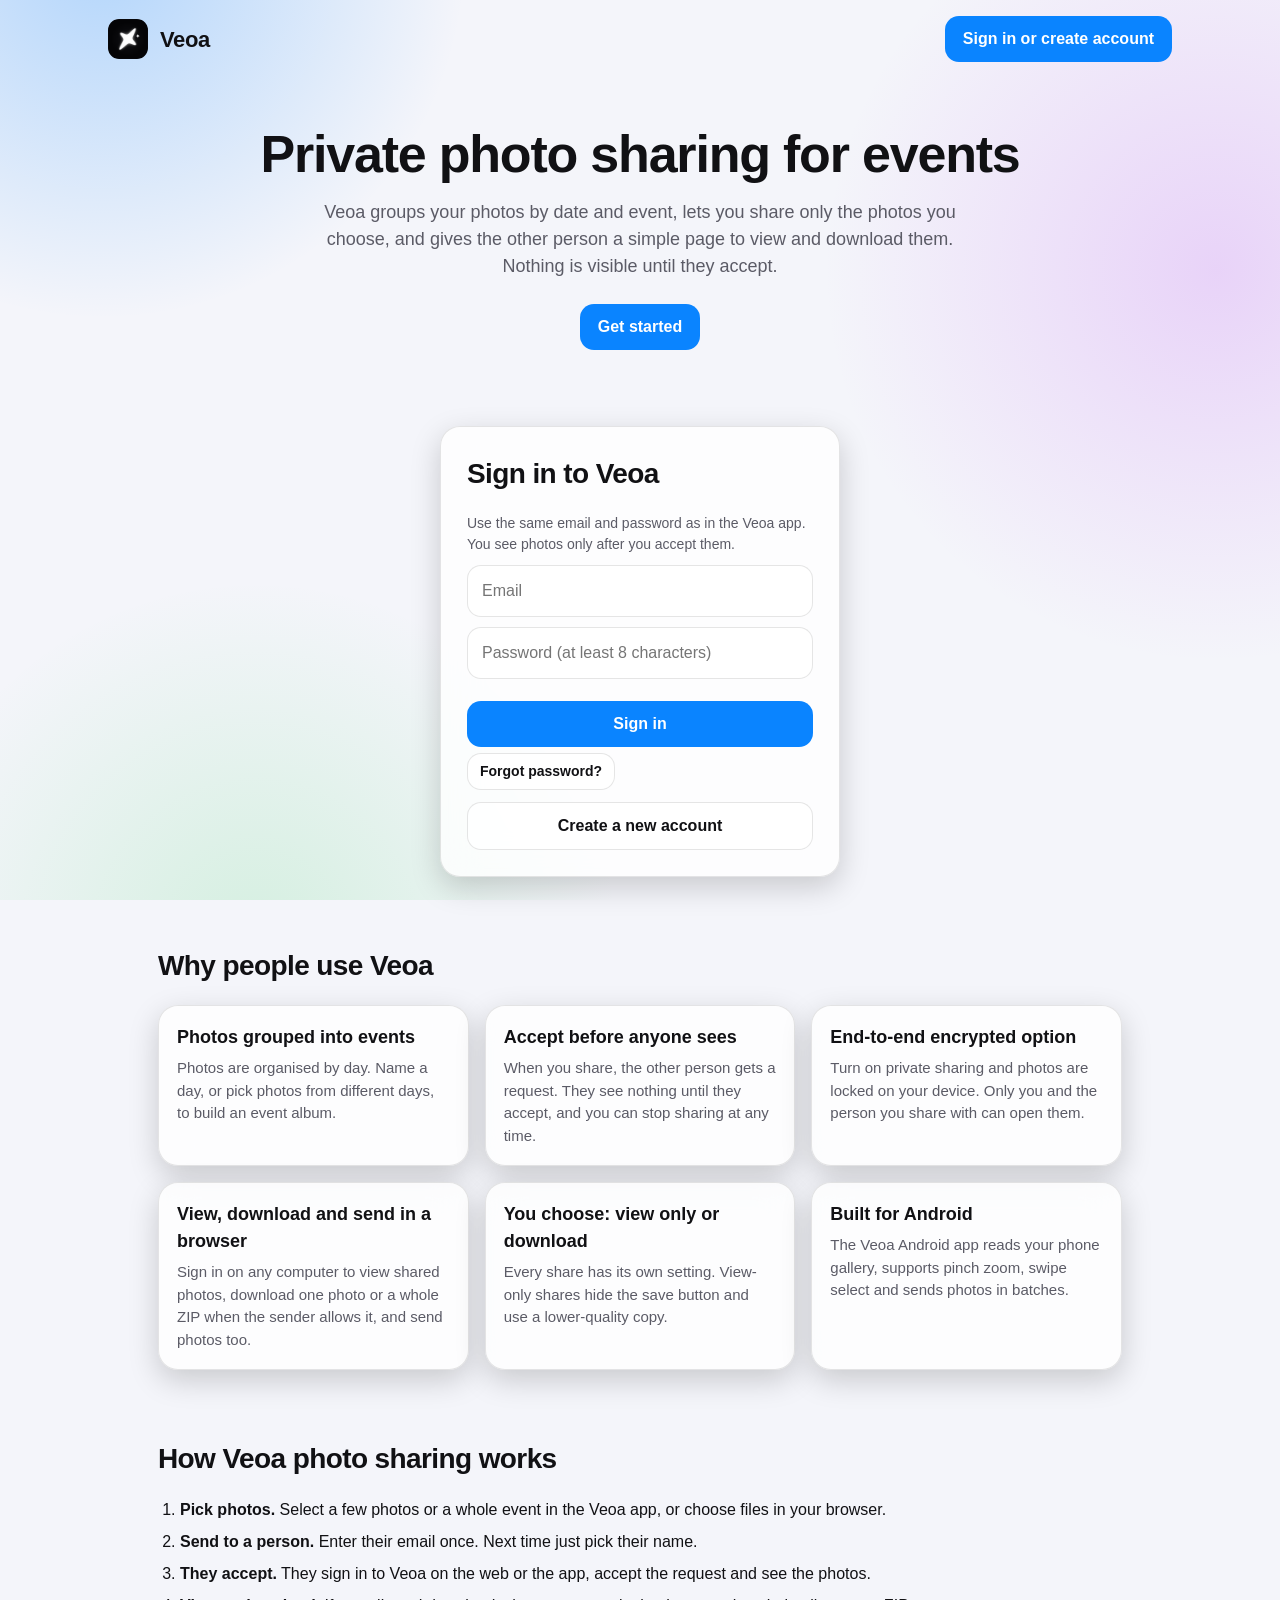
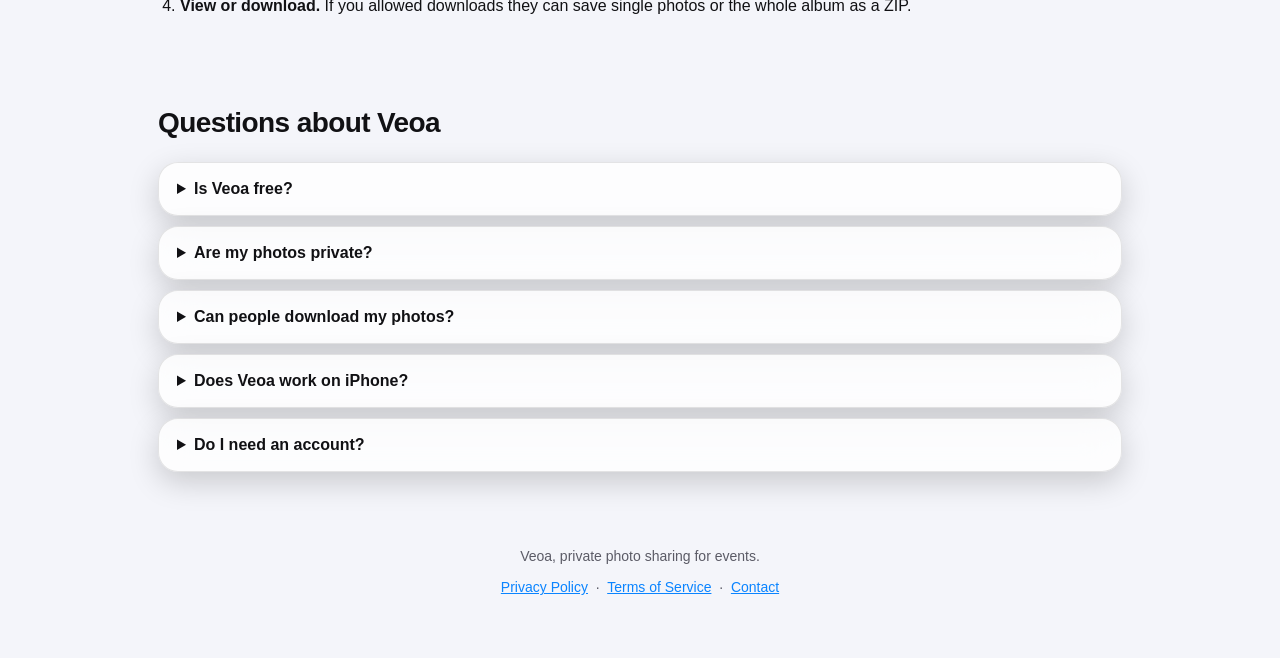
==== commit 3090388d: "Add files via upload" ====
--- a/index.html
+++ b/index.html
@@ -110,7 +110,13 @@
     </section>
   </main>
 
-  <footer class="site">Veoa, private photo sharing for events.</footer>
+  <footer class="site">Veoa, private photo sharing for events.
+  <span style="display:block;margin-top:10px">
+    <a href="privacy.html">Privacy Policy</a> &nbsp;·&nbsp;
+    <a href="terms.html">Terms of Service</a> &nbsp;·&nbsp;
+    <a href="mailto:rajamari654@gmail.com">Contact</a>
+  </span>
+</footer>
 </div>
 
 <div id="app" class="wrap" hidden></div>
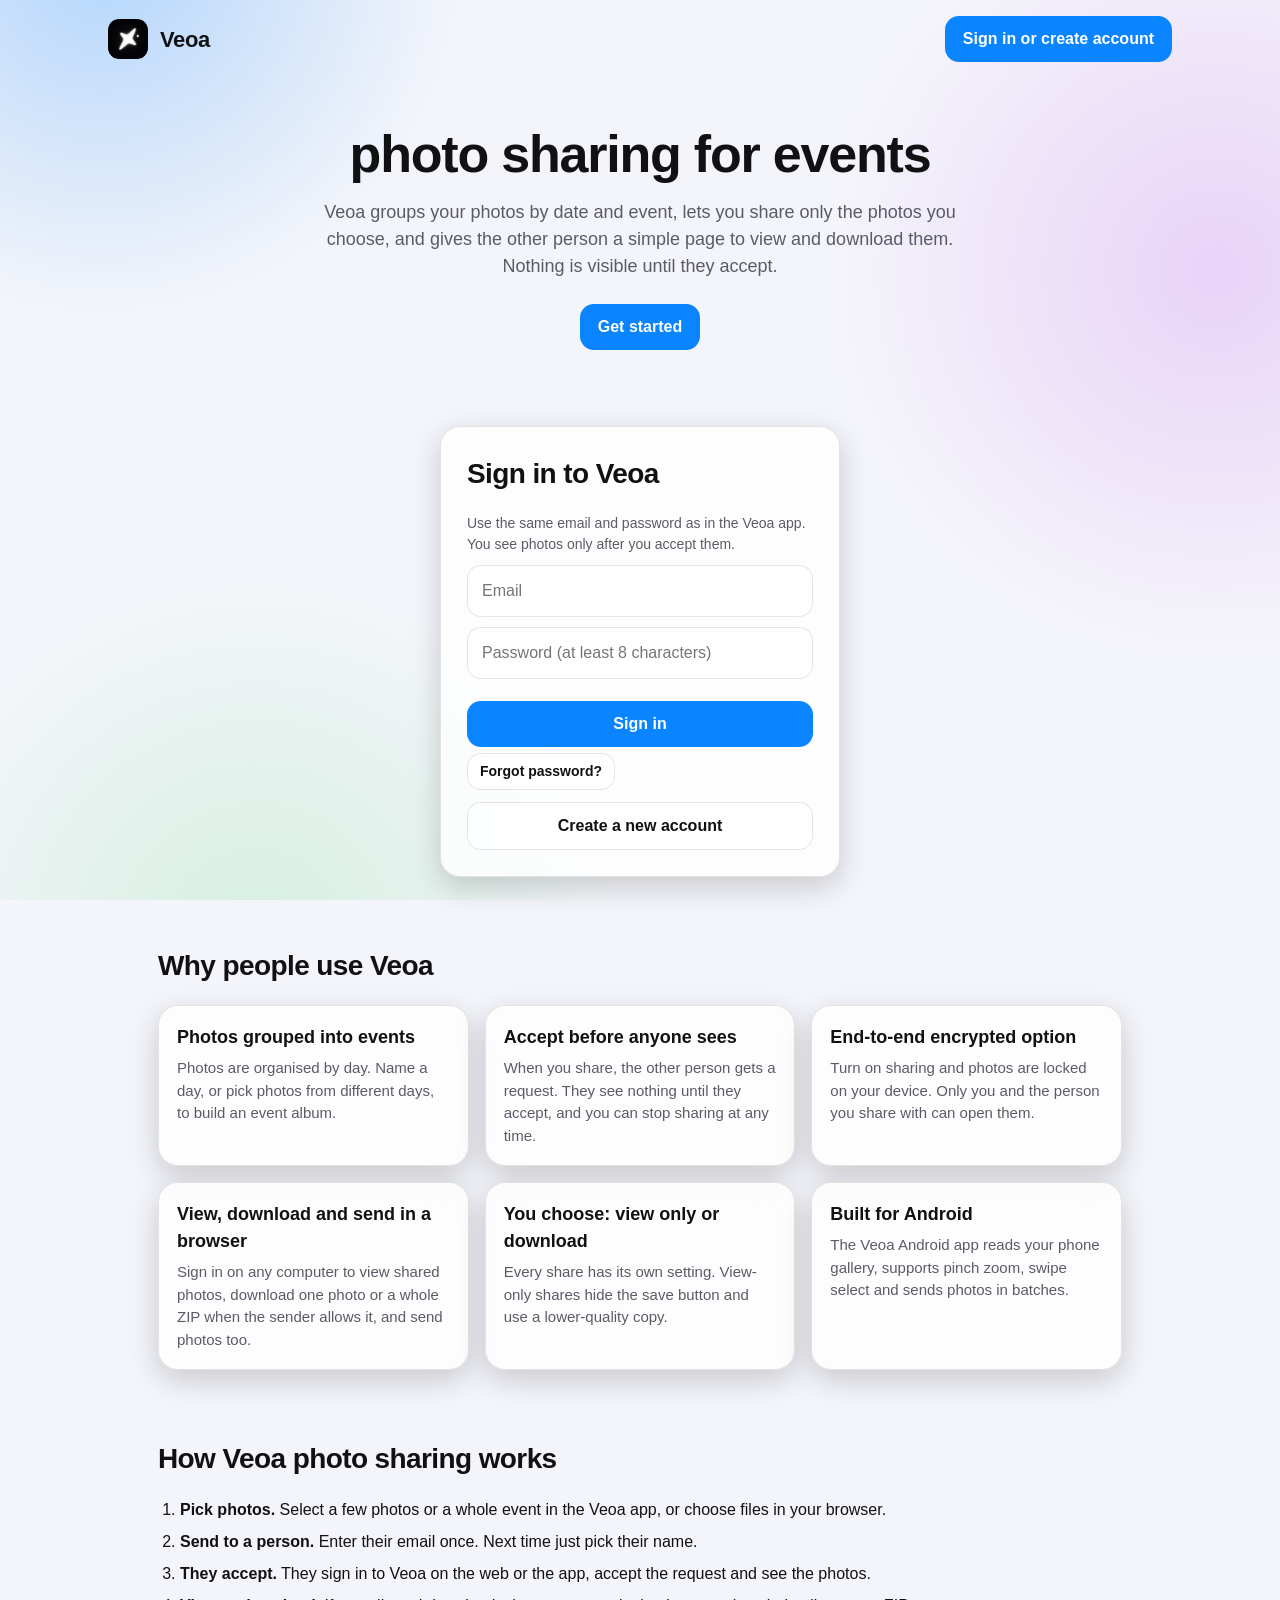
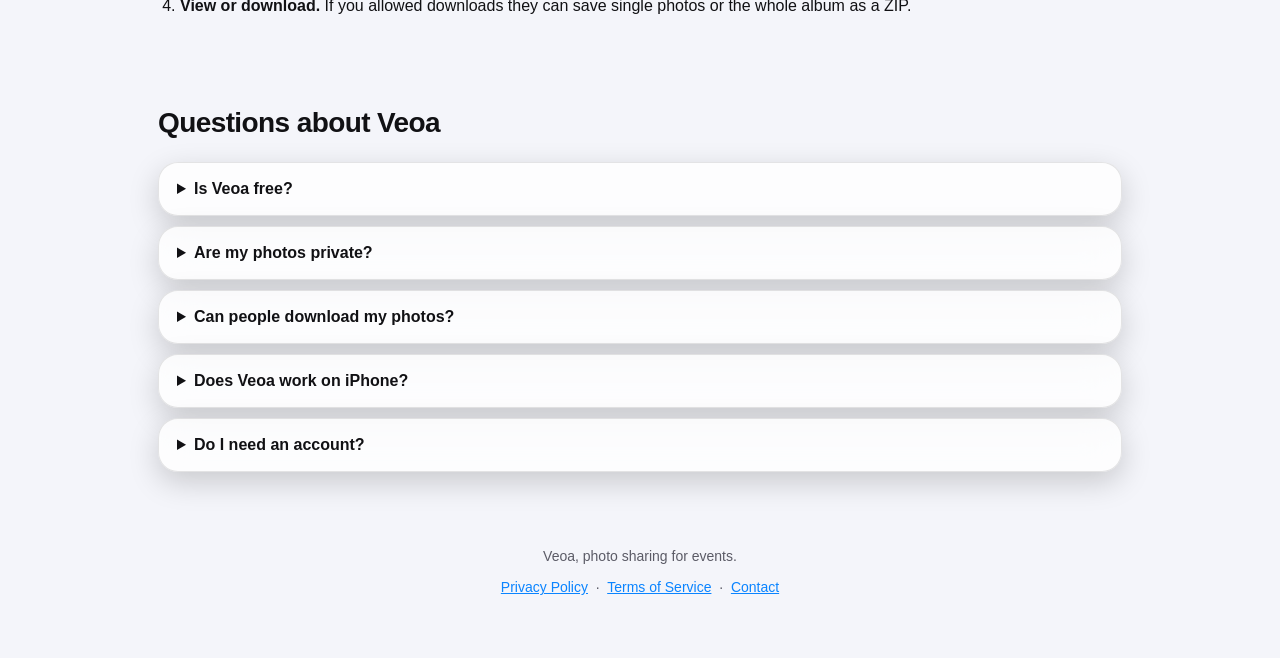
==== commit a725ff8d: "Update index.html" ====
--- a/index.html
+++ b/index.html
@@ -5,8 +5,8 @@
 <meta name="viewport" content="width=device-width, initial-scale=1">
 <meta http-equiv="Content-Security-Policy" content="default-src 'self'; script-src 'self'; style-src 'self' 'unsafe-inline'; img-src 'self' data: blob:; connect-src 'self' https://qixnxntmaeeeyetwsgdy.supabase.co; font-src 'self'; object-src 'none'; base-uri 'self'; form-action 'self'">
 <meta name="referrer" content="strict-origin-when-cross-origin">
-<title>Veoa: Private Photo Sharing for Events (Web and Android)</title>
-<meta name="description" content="Veoa is a private photo sharing app. Group photos into events, share only what you choose, and let people view or download them from any browser. End-to-end encrypted option.">
+<title>Veoa: Photo Sharing for Events (Web and Android)</title>
+<meta name="description" content="Veoa is a photo sharing app. Group photos into events, share only what you choose, and let people view or download them from any browser. End-to-end encrypted option.">
 <link rel="canonical" href="https://rajamari2026.github.io/veoa/">
 <meta name="robots" content="index, follow, max-image-preview:large">
 <meta name="theme-color" content="#050507">
@@ -17,12 +17,12 @@
 
 <meta property="og:type" content="website">
 <meta property="og:site_name" content="Veoa">
-<meta property="og:title" content="Veoa: Private Photo Sharing for Events">
+<meta property="og:title" content="Veoa: Photo Sharing for Events">
 <meta property="og:description" content="Group photos into events and share only what you choose. View, download and send photos from your browser or your Android phone.">
 <meta property="og:url" content="https://rajamari2026.github.io/veoa/">
 <meta property="og:image" content="https://rajamari2026.github.io/veoa/og.png">
 <meta name="twitter:card" content="summary_large_image">
-<meta name="twitter:title" content="Veoa: Private Photo Sharing for Events">
+<meta name="twitter:title" content="Veoa: Photo Sharing for Events">
 <meta name="twitter:description" content="Group photos into events and share only what you choose. End-to-end encrypted option.">
 <meta name="twitter:image" content="https://rajamari2026.github.io/veoa/og.png">
 
@@ -47,7 +47,7 @@
       "name": "Veoa",
       "applicationCategory": "MultimediaApplication",
       "operatingSystem": "Web, Android",
-      "description": "Private photo sharing app: group photos into events, share selected photos, accept-first sharing and optional end-to-end encryption.",
+      "description": "photo sharing app: group photos into events, share selected photos, accept-first sharing and optional end-to-end encryption.",
       "url": "https://rajamari2026.github.io/veoa/",
       "image": "https://rajamari2026.github.io/veoa/og.png",
       "offers": { "@type": "Offer", "price": "0", "priceCurrency": "USD" }
@@ -67,7 +67,7 @@
 
   <main>
     <section class="hero">
-      <h1>Private photo sharing for events</h1>
+      <h1> photo sharing for events</h1>
       <p>Veoa groups your photos by date and event, lets you share only the photos you choose, and gives the other person a simple page to view and download them. Nothing is visible until they accept.</p>
       <a class="btn" href="#signin">Get started</a>
       <p><a id="dl" class="btn ghost hidden" href="#">Download the Android app</a></p>
@@ -83,7 +83,7 @@
       <div class="cards">
         <div class="glass"><h3>Photos grouped into events</h3><p>Photos are organised by day. Name a day, or pick photos from different days, to build an event album.</p></div>
         <div class="glass"><h3>Accept before anyone sees</h3><p>When you share, the other person gets a request. They see nothing until they accept, and you can stop sharing at any time.</p></div>
-        <div class="glass"><h3>End-to-end encrypted option</h3><p>Turn on private sharing and photos are locked on your device. Only you and the person you share with can open them.</p></div>
+        <div class="glass"><h3>End-to-end encrypted option</h3><p>Turn on sharing and photos are locked on your device. Only you and the person you share with can open them.</p></div>
         <div class="glass"><h3>View, download and send in a browser</h3><p>Sign in on any computer to view shared photos, download one photo or a whole ZIP when the sender allows it, and send photos too.</p></div>
         <div class="glass"><h3>You choose: view only or download</h3><p>Every share has its own setting. View-only shares hide the save button and use a lower-quality copy.</p></div>
         <div class="glass"><h3>Built for Android</h3><p>The Veoa Android app reads your phone gallery, supports pinch zoom, swipe select and sends photos in batches.</p></div>
@@ -110,7 +110,7 @@
     </section>
   </main>
 
-  <footer class="site">Veoa, private photo sharing for events.
+  <footer class="site">Veoa, photo sharing for events.
   <span style="display:block;margin-top:10px">
     <a href="privacy.html">Privacy Policy</a> &nbsp;·&nbsp;
     <a href="terms.html">Terms of Service</a> &nbsp;·&nbsp;
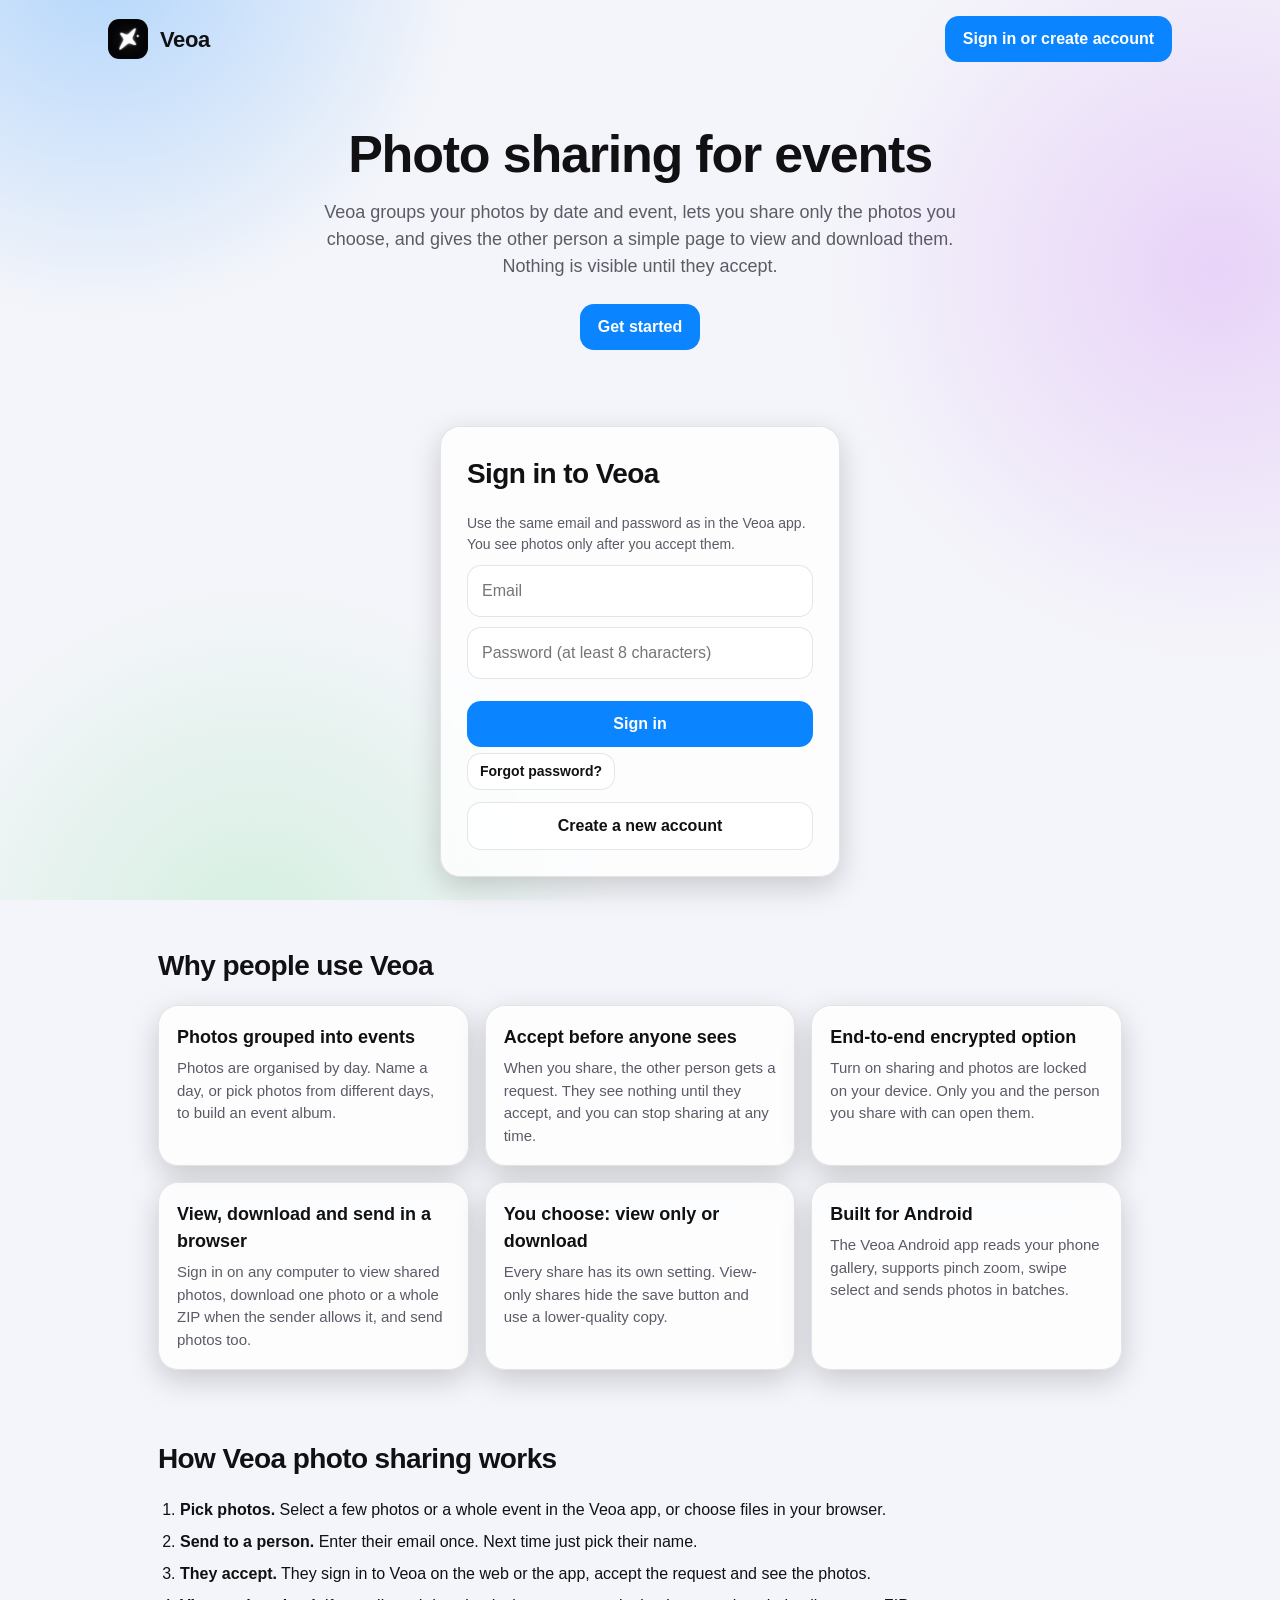
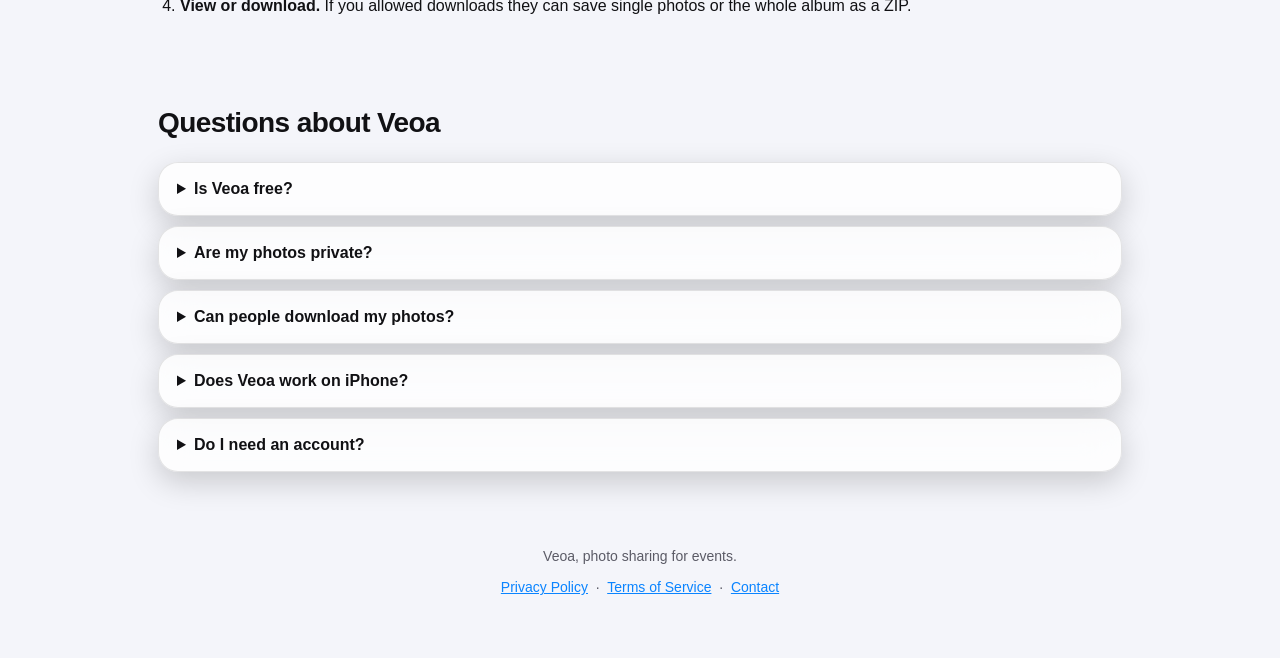
==== commit bff3125d: "Revise meta tags for Veoa branding update Updated title, description, and Open Graph meta tags to re" ====
--- a/index.html
+++ b/index.html
@@ -5,9 +5,9 @@
 <meta name="viewport" content="width=device-width, initial-scale=1">
 <meta http-equiv="Content-Security-Policy" content="default-src 'self'; script-src 'self'; style-src 'self' 'unsafe-inline'; img-src 'self' data: blob:; connect-src 'self' https://qixnxntmaeeeyetwsgdy.supabase.co; font-src 'self'; object-src 'none'; base-uri 'self'; form-action 'self'">
 <meta name="referrer" content="strict-origin-when-cross-origin">
-<title>Veoa: Photo Sharing for Events (Web and Android)</title>
-<meta name="description" content="Veoa is a photo sharing app. Group photos into events, share only what you choose, and let people view or download them from any browser. End-to-end encrypted option.">
-<link rel="canonical" href="https://rajamari2026.github.io/veoa/">
+<title>Veoa – Event Photo Sharing & Gallery App</title>
+<meta name="description" content="Veoa is an event photo sharing app for Android and web. Organize photos into event albums, share selected pictures, and let recipients accept before viewing or downloading.">
+  <link rel="canonical" href="https://veoa.jo3.org/">
 <meta name="robots" content="index, follow, max-image-preview:large">
 <meta name="theme-color" content="#050507">
 
@@ -17,14 +17,14 @@
 
 <meta property="og:type" content="website">
 <meta property="og:site_name" content="Veoa">
-<meta property="og:title" content="Veoa: Photo Sharing for Events">
-<meta property="og:description" content="Group photos into events and share only what you choose. View, download and send photos from your browser or your Android phone.">
-<meta property="og:url" content="https://rajamari2026.github.io/veoa/">
-<meta property="og:image" content="https://rajamari2026.github.io/veoa/og.png">
+<meta property="og:title" content="Veoa – Event Photo Sharing & Gallery App">
+<meta property="og:description" content="Organize event photos into albums and share selected pictures with friends and family.">
+<meta property="og:url" content="https://veoa.jo3.org/">
+<meta property="og:image" content="https://veoa.jo3.org/og.png">
 <meta name="twitter:card" content="summary_large_image">
-<meta name="twitter:title" content="Veoa: Photo Sharing for Events">
-<meta name="twitter:description" content="Group photos into events and share only what you choose. End-to-end encrypted option.">
-<meta name="twitter:image" content="https://rajamari2026.github.io/veoa/og.png">
+<meta name="twitter:title" content="Veoa – Event Photo Sharing & Gallery App">
+<meta name="twitter:description" content="Organize event photos into albums and share selected pictures with friends and family.">
+<meta name="twitter:image" content="https://veoa.jo3.org/og.png">
 
 <link rel="icon" href="favicon.ico" sizes="any">
 <link rel="icon" type="image/png" sizes="32x32" href="favicon-32.png">
@@ -40,7 +40,7 @@
       "@type": "WebSite",
       "name": "Veoa",
       "alternateName": "Veoa Photo Sharing",
-      "url": "https://rajamari2026.github.io/veoa/"
+      "url": "https://veoa.jo3.org/"
     },
     {
       "@type": "SoftwareApplication",
@@ -48,8 +48,8 @@
       "applicationCategory": "MultimediaApplication",
       "operatingSystem": "Web, Android",
       "description": "photo sharing app: group photos into events, share selected photos, accept-first sharing and optional end-to-end encryption.",
-      "url": "https://rajamari2026.github.io/veoa/",
-      "image": "https://rajamari2026.github.io/veoa/og.png",
+      "url": "https://veoa.jo3.org/",
+      "image": "https://veoa.jo3.org/og.png",
       "offers": { "@type": "Offer", "price": "0", "priceCurrency": "USD" }
     }
   ]
@@ -67,7 +67,7 @@
 
   <main>
     <section class="hero">
-      <h1> photo sharing for events</h1>
+      <h1>Photo sharing for events</h1>
       <p>Veoa groups your photos by date and event, lets you share only the photos you choose, and gives the other person a simple page to view and download them. Nothing is visible until they accept.</p>
       <a class="btn" href="#signin">Get started</a>
       <p><a id="dl" class="btn ghost hidden" href="#">Download the Android app</a></p>
